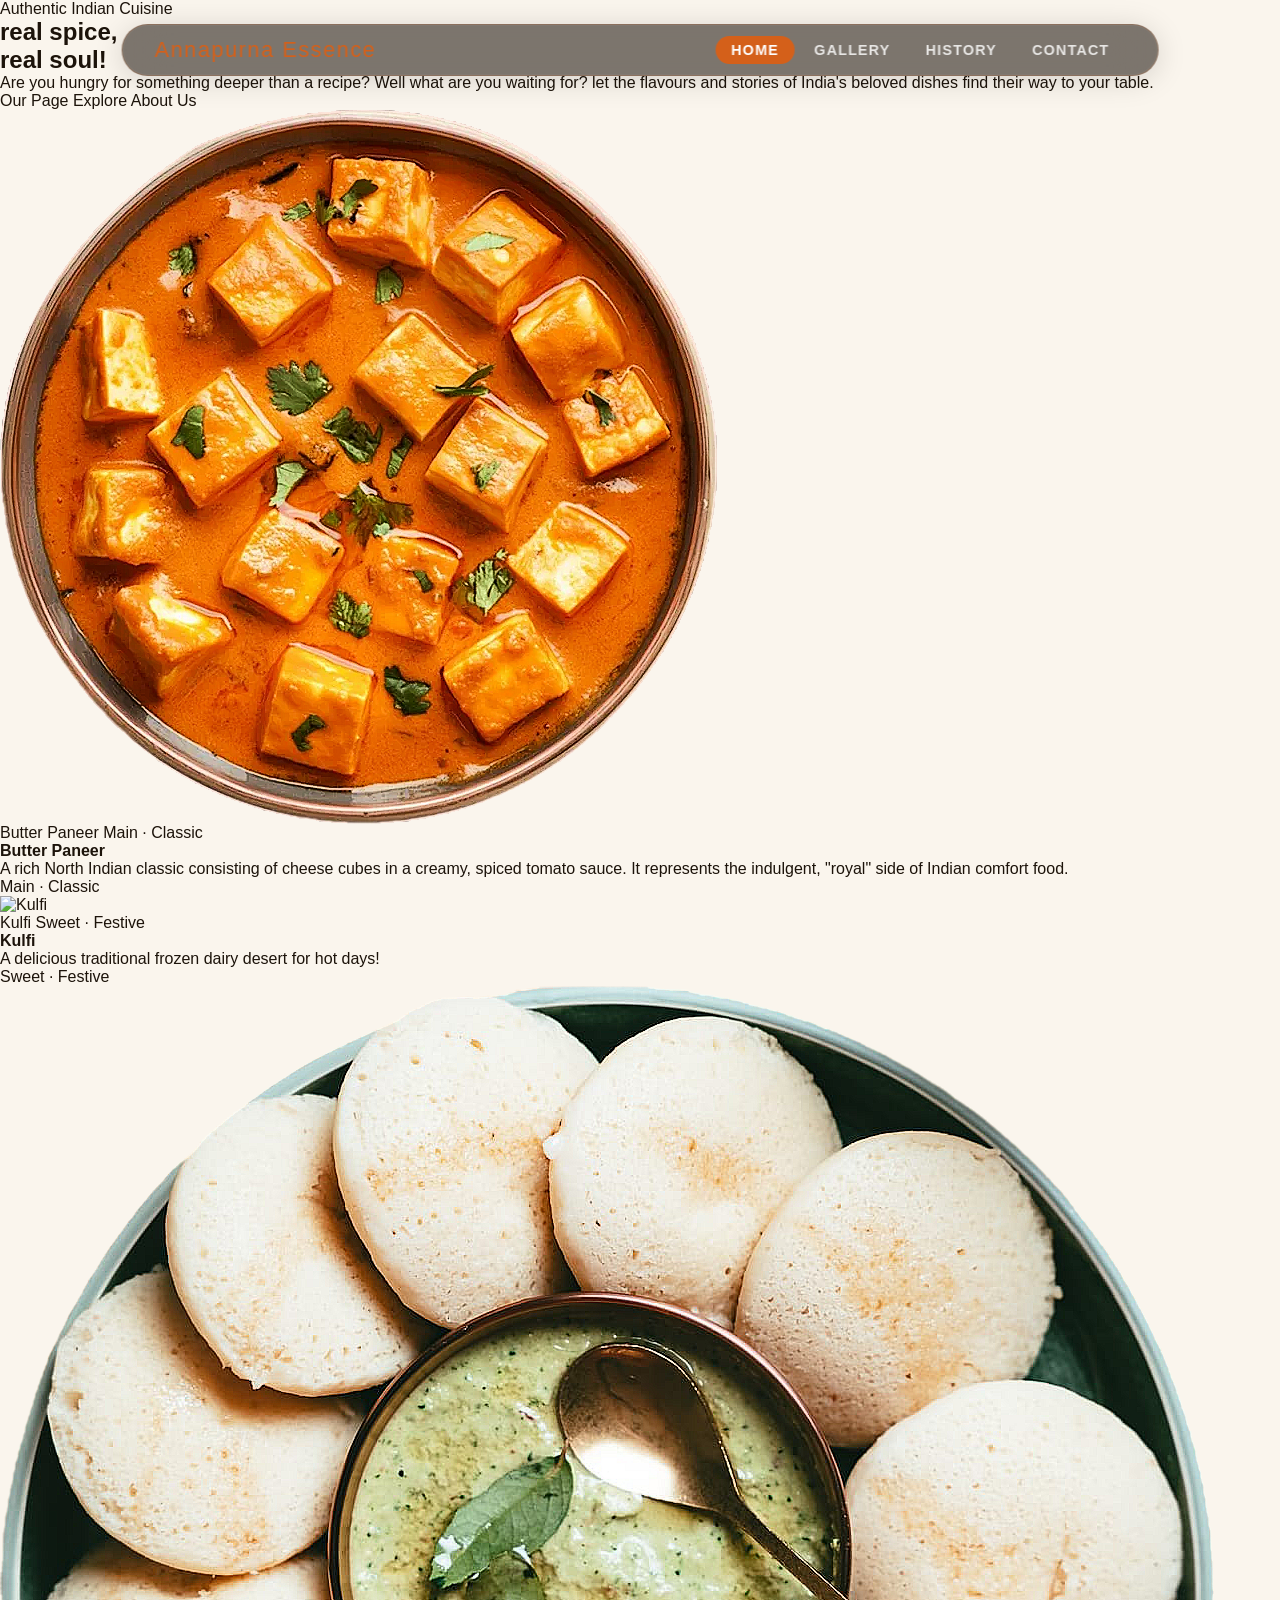
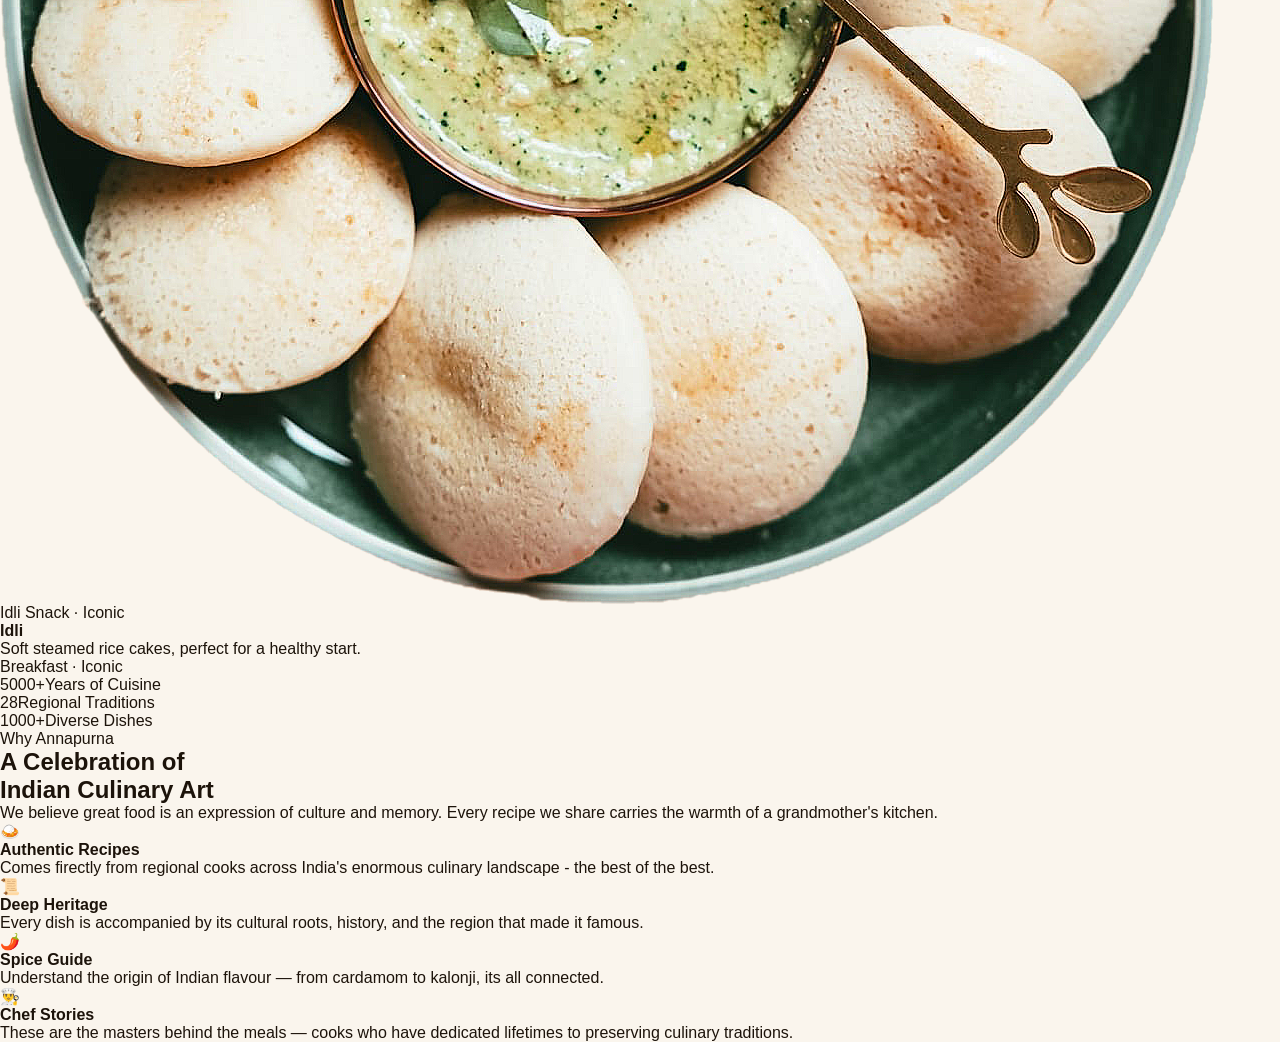
==== index.html @ 439a038b "HERO CSS 1" ====
<!DOCTYPE html>
<html lang="en">
<head>
  <meta charset="UTF-8">
  <meta name="viewport" content="width=device-width, initial-scale=1.0">
  <title>Annapurna Essence</title>
  <link rel="stylesheet" href="style.css">


</head>
<body>

  <div id="blurOverlay"></div>

<!-- Navigation bar hamburger svg and navlinks starts from here! The navbar will have four navlinks: index, gallery, history and contact -->
   <nav class="navbar" id="mainNav">
    <a href="index.html" class="navbar-logo">Annapurna Essence</a>
    <button class="hamburger" id="hamburger" aria-label="Menu">
      <span></span>
      <span></span>
      <span></span>
    </button>
    <ul id="navLinks">
      <li><a href="index.html" class="active">Home</a></li>
      <li><a href="page.html">Gallery</a></li>
      <li><a href="about.html">History</a></li>
      <li><a href="contact.html">Contact</a></li>
    </ul>
  </nav>

  <!-- This is the left column for the headline and blurb about my website + the buttons to go to the restaurant page and the about us page -->
  <section class="hero" id="hero">
      <div class="hero-left" id="heroLeft">

          <div class="hero-eyebrow">
            <span class="eyebrow-line"></span>
            <span>Authentic Indian Cuisine</span>
          </div>

          <h1 class="hero-headline">
            real spice,<br>
            <span class="accent">real soul!</span>
          </h1>

          <p class="hero-sub">
            Are you hungry for something deeper than a recipe?
            Well what are you waiting for? let the flavours and 
            stories of India's beloved dishes find their way to your table.
          </p>

          <div class="hero-actions">
            <a href="page.html" class="btn-saffron">Our Page</a>
            <a href="about.html" class="btn-ghost-link">Explore About Us</a>
          </div>


          <div class="hero-dots">
            <div class="hero-dot active"></div>
            <div class="hero-dot"></div>
            <div class="hero-dot"></div>
          </div>

        </div>

        
    <!-- Right Column for the three dishes I chose to be displayed -->
        <div class="dishes-column" id="dishesCol">

          <!-- Dish 1: Butter Paneer -->
          <div class="dish-row">
            <div class="dish-bar"></div>
            <div class="dish-circle"><img src="IMAGES/butter paneer.png" alt="Butter Paneer" /></div>
            <div class="dish-meta">
              <span class="dish-name">Butter Paneer</span>
              <span class="dish-kind">Main · Classic</span>
            </div>
            <div class="dish-card">
              <h4>Butter Paneer</h4>
              <p>A rich North Indian classic consisting of cheese cubes in a creamy, spiced tomato sauce. It represents the indulgent, "royal" side of Indian comfort food.</p>
              <span class="dish-tag">Main · Classic</span>
            </div>
          </div>
    <!-- Dish 2: Kulfi -->
          <div class="dish-row">
            <div class="dish-bar"></div>
            <div class="dish-circle"><img src="IMAGES/kulfi.png" alt="Kulfi" /></div>
            <div class="dish-meta">
              <span class="dish-name">Kulfi</span>
              <span class="dish-kind">Sweet · Festive</span>
            </div>
            <div class="dish-card">
              <h4>Kulfi</h4>
              <p>A delicious traditional frozen dairy desert for hot days!</p>
              <span class="dish-tag">Sweet · Festive</span>
            </div>
        </div>
        <div class="dish-row">
            <div class="dish-bar"></div>
            <div class="dish-circle"><img src="IMAGES/idli.png" alt="Idli" /></div>
            <div class="dish-meta">
              <span class="dish-name">Idli</span>
              <span class="dish-kind">Snack · Iconic</span>
            </div>
            <div class="dish-card">
              <h4>Idli</h4>
              <p>Soft steamed rice cakes, perfect for a healthy start.</p>
              <span class="dish-tag">Breakfast · Iconic</span>
            </div>
          </div>
        </div>

    <!-- This is my statistics bar to display quick facts and information related to Indian cuisine. -->
        <div class="stats-bar">
          <div class="stat-cell"><span class="stat-num">5000+</span><span class="stat-lbl">Years of Cuisine</span></div>
          <div class="stat-cell"><span class="stat-num">28</span><span class="stat-lbl">Regional Traditions</span></div>
          <div class="stat-cell"><span class="stat-num">1000+</span><span class="stat-lbl">Diverse Dishes</span></div>
        </div>
  </section>

  <!-- These are the features, this is kind of in the bottom of the homepage and its just for introducing topics to the users. Like meet our chefs or recipes and all! :P -->
<section class="features">
    <div class="features-header fade-in">
      <span class="section-label">Why Annapurna</span>
      <h2>A Celebration of<br>Indian Culinary Art</h2>
      <div class="divider"></div>
      <p>We believe great food is an expression of culture and memory. Every recipe we share carries the warmth of a grandmother's kitchen.</p>
    </div>

    <div class="features-grid">
      <div class="feature-card fade-in">
        <div class="feature-icon">🍛</div>
        <h4>Authentic Recipes</h4>
        <p>Comes firectly from regional cooks across India's enormous culinary landscape - the best of the best. </p>
      </div>
      </div>
      <div class="feature-card fade-in">
        <div class="feature-icon">📜</div>
        <h4>Deep Heritage</h4>
        <p>Every dish is accompanied by its cultural roots, history, and the region that made it famous.</p>
      </div>
            <div class="feature-card fade-in">
        <div class="feature-icon">🌶️</div>
        <h4>Spice Guide</h4>
        <p>Understand the origin of Indian flavour — from cardamom to kalonji, its all connected.</p>
      </div>
      <div class="feature-card fade-in">
        <div class="feature-icon">👨‍🍳</div>
        <h4>Chef Stories</h4>
        <p>These are the masters behind the meals — cooks who have dedicated lifetimes to preserving culinary traditions.</p>
      </div>
    </div>
  </section>
---- style.css ----
/* These are the base colours for each part of my website! */
*, *::before, *::after { box-sizing: border-box; margin: 0; padding: 0; }
html { scroll-behavior: smooth; }

:root {
  --hero-bg:    #FAF5ED;
  --hero-ink:   #1C130A;
  --hero-muted: #7A6A58;
  --saffron:    #D4601A;
  --saffron-lt: #F07A38;
  --dish-bg:    #100D08;
  --nav-pill-h: 52px;
  --nav-top:    1.5rem;
}

body {
  background: var(--hero-bg);
  font-family: 'DM Sans', sans-serif;
  font-weight: 300;
  color: var(--hero-ink);
  overflow-x: hidden;
}


a { text-decoration: none; color: inherit; }
img { display: block; max-width: 100%; }

/* This is for the navigation bars, its similar to my prototype navbar */
.navbar {
  position: fixed;
  top: var(--nav-top);
  left: 50%;
  transform: translateX(-50%);
  width: 81%;
  z-index: 1000;
  background: rgba(20, 12, 5, 0.55);
  backdrop-filter: blur(24px);
  -webkit-backdrop-filter: blur(24px);
  border: 1px solid rgba(212, 96, 26, 0.18);
  border-radius: 100px;
  padding: 0 2rem;
  box-shadow: 0 4px 30px rgba(0,0,0,0.15), 0 0 0 1px rgba(255,255,255,0.04) inset;
  display: flex;
  align-items: center;
  justify-content: space-between;
  height: var(--nav-pill-h);
  transition: background 0.4s, border-color 0.4s;
}
  /* Slightly lighter when hero scrolls away */
.navbar.scrolled {
  background: rgba(20, 12, 5, 0.85);
  border-color: rgba(212,96,26,0.28);
}

.navbar-logo {
  font-family: 'Bebas Neue', sans-serif;
  font-size: 1.35rem;
  font-weight: 600px;
  letter-spacing:0.1rem;
  color:var(--saffron);
  text-decoration: none;
}
 /* This is the navlinksss */
.navbar ul { 
  list-style: none; 
  display: flex; 
  gap: 0.2rem; 
}

.navbar ul li a {
  text-decoration: none;
  color: rgba(255,255,255,0.82);
  font-family: 'Barlow Condensed', sans-serif;
  font-weight: 600;
  font-size: 0.9rem;
  letter-spacing: 0.08em;
  text-transform: uppercase;
  padding: 6px 16px;
  border-radius: 100px;
  transition: background 0.2s, color 0.2s;
  }

  .navbar ul li a:hover, 
  .navbar ul li a.active { 
    background: var(--saffron); 
    color: #fff; 
  }

 /* Hamburger for mobile viewing!! */
    .hamburger {
      display: none;
      flex-direction: column;
      gap: 5px;
      background: none;
      border: none;
      cursor: pointer;
      padding: 4px;
    }
    .hamburger span {
      display: block;
      width: 22px;
      height: 2px;
      background: #fff;
      border-radius: 2px;
      transition: all 0.3s;
    }

    @media (max-width: 680px) {
      .hamburger { display: flex; }
      .navbar ul {
        position: fixed;
        top: calc(var(--nav-top) + var(--nav-pill-h) + 0.5rem);
        left: 50%;
        transform: translateX(-50%);
        width: 81%;
        flex-direction: column;
        background: rgba(20,12,5,0.95);
        backdrop-filter: blur(24px);
        border: 1px solid rgba(212,96,26,0.2);
        border-radius: 20px;
        padding: 1rem 1.5rem;
        gap: 0.4rem;
        right: auto;
        opacity: 0;
        pointer-events: none;
        transition: opacity 0.3s, transform 0.3s;
        transform: translateX(-50%) translateY(-8px);
      }

/* This is for when the user presses on the hambunger icon thingy, it opens the navlinks in a small box when the hamburger is pressed. */
      .navbar ul.open {
        opacity: 1;
        pointer-events: all;
        transform: translateX(-50%) translateY(0);
      }

      .navbar ul li a { color: rgba(255,255,255,0.85); }
  

/* From here is for the hero appearance */
.hero {
    position: relative;
  min-height: 100vh;
  background: var(--hero-bg);
  display: grid;
  grid-template-columns: 1fr clamp(260px, 38vw, 460px);
  overflow: hidden;
}

/* Left Column CSS */
    .hero-left {
      position: relative;
      z-index: 10;
      display: flex;
      flex-direction: column;
      justify-content: center;
      padding: calc(var(--nav-pill-h) + var(--nav-top) + 3.5rem)
               clamp(1.5rem, 7vw, 7rem)
               clamp(5rem, 9vw, 9rem)
               clamp(1.5rem, 7vw, 7rem);
      transition: filter 0.45s ease;
    }

        /* Eyebrow */
    .hero-eyebrow {
      display: inline-flex;
      align-items: center;
      gap: 0.75rem;
      margin-bottom: 2rem;
      opacity: 0;
      animation: fadeUp 0.7s 0.1s forwards;
    }
    .eyebrow-line {
      display: block;
      width: 30px; height: 1.5px;
      background: var(--saffron);
      flex-shrink: 0;
    }
    .hero-eyebrow span {
      font-family: 'Barlow Condensed', sans-serif;
      font-size: clamp(0.65rem, 1vw, 0.76rem);
      font-weight: 600;
      letter-spacing: 0.28em;
      text-transform: uppercase;
      color: var(--saffron);
    }

    /* Headline */
    .hero-headline {
      font-family: 'Cormorant Garamond', serif;
      font-weight: 700;
      font-size: clamp(3.8rem, 9vw, 8.5rem);
      line-height: 0.92;
      letter-spacing: -0.02em;
      color: var(--hero-ink);
      margin-bottom: 2.2rem;
      opacity: 0;
      animation: fadeUp 0.8s 0.28s forwards;
    }
    .hero-headline .accent {
      color: var(--saffron);
      font-style: italic;
    }

      /* Sub */
    .hero-sub {
      font-size: clamp(0.87rem, 1.35vw, 1rem);
      color: var(--hero-muted);
      font-weight: 300;
      line-height: 1.8;
      max-width: 370px;
      margin-bottom: 2.8rem;
      opacity: 0;
      animation: fadeUp 0.7s 0.44s forwards;
    }
        .btn-saffron {
      display: inline-flex;
      align-items: center;
      gap: 0.4rem;
      padding: 0.88rem 2.3rem;
      background: var(--saffron);
      color: #fff;
      font-family: 'Barlow Condensed', sans-serif;
      font-size: clamp(0.78rem, 1.05vw, 0.9rem);
      font-weight: 700;
      letter-spacing: 0.14em;
      text-transform: uppercase;
      border-radius: 3px;
      transition: background 0.3s, transform 0.3s, box-shadow 0.3s;
    }
    .btn-saffron:hover {
      background: var(--saffron-lt);
      transform: translateY(-2px);
      box-shadow: 0 10px 28px rgba(212,96,26,0.32);
    }

    .btn-ghost-link {
      font-family: 'DM Sans', sans-serif;
      font-size: clamp(0.78rem, 1.05vw, 0.88rem);
      font-weight: 400;
      color: var(--hero-muted);
      position: relative;
      padding-bottom: 2px;
      transition: color 0.3s;
    }
    .btn-ghost-link::after {
      content: '';
      position: absolute;
      bottom: 0; left: 0;
      width: 100%; height: 1px;
      background: var(--saffron);
      transform: scaleX(0);
      transform-origin: left;
      transition: transform 0.3s;
    }
    .btn-ghost-link:hover { color: var(--saffron); }
    .btn-ghost-link:hover::after { transform: scaleX(1); }

    /* Dots */
    .hero-dots {
      display: flex;
      gap: 0.5rem;
      margin-top: 3.8rem;
      opacity: 0;
      animation: fadeUp 0.6s 0.74s forwards;
    }
    .hero-dot {
      width: 8px; height: 8px;
      border-radius: 50%;
      background: rgba(28,19,10,0.15);
      transition: background 0.3s, transform 0.3s;
    }
    .hero-dot.active {
      background: var(--saffron);
      transform: scale(1.3);
    }
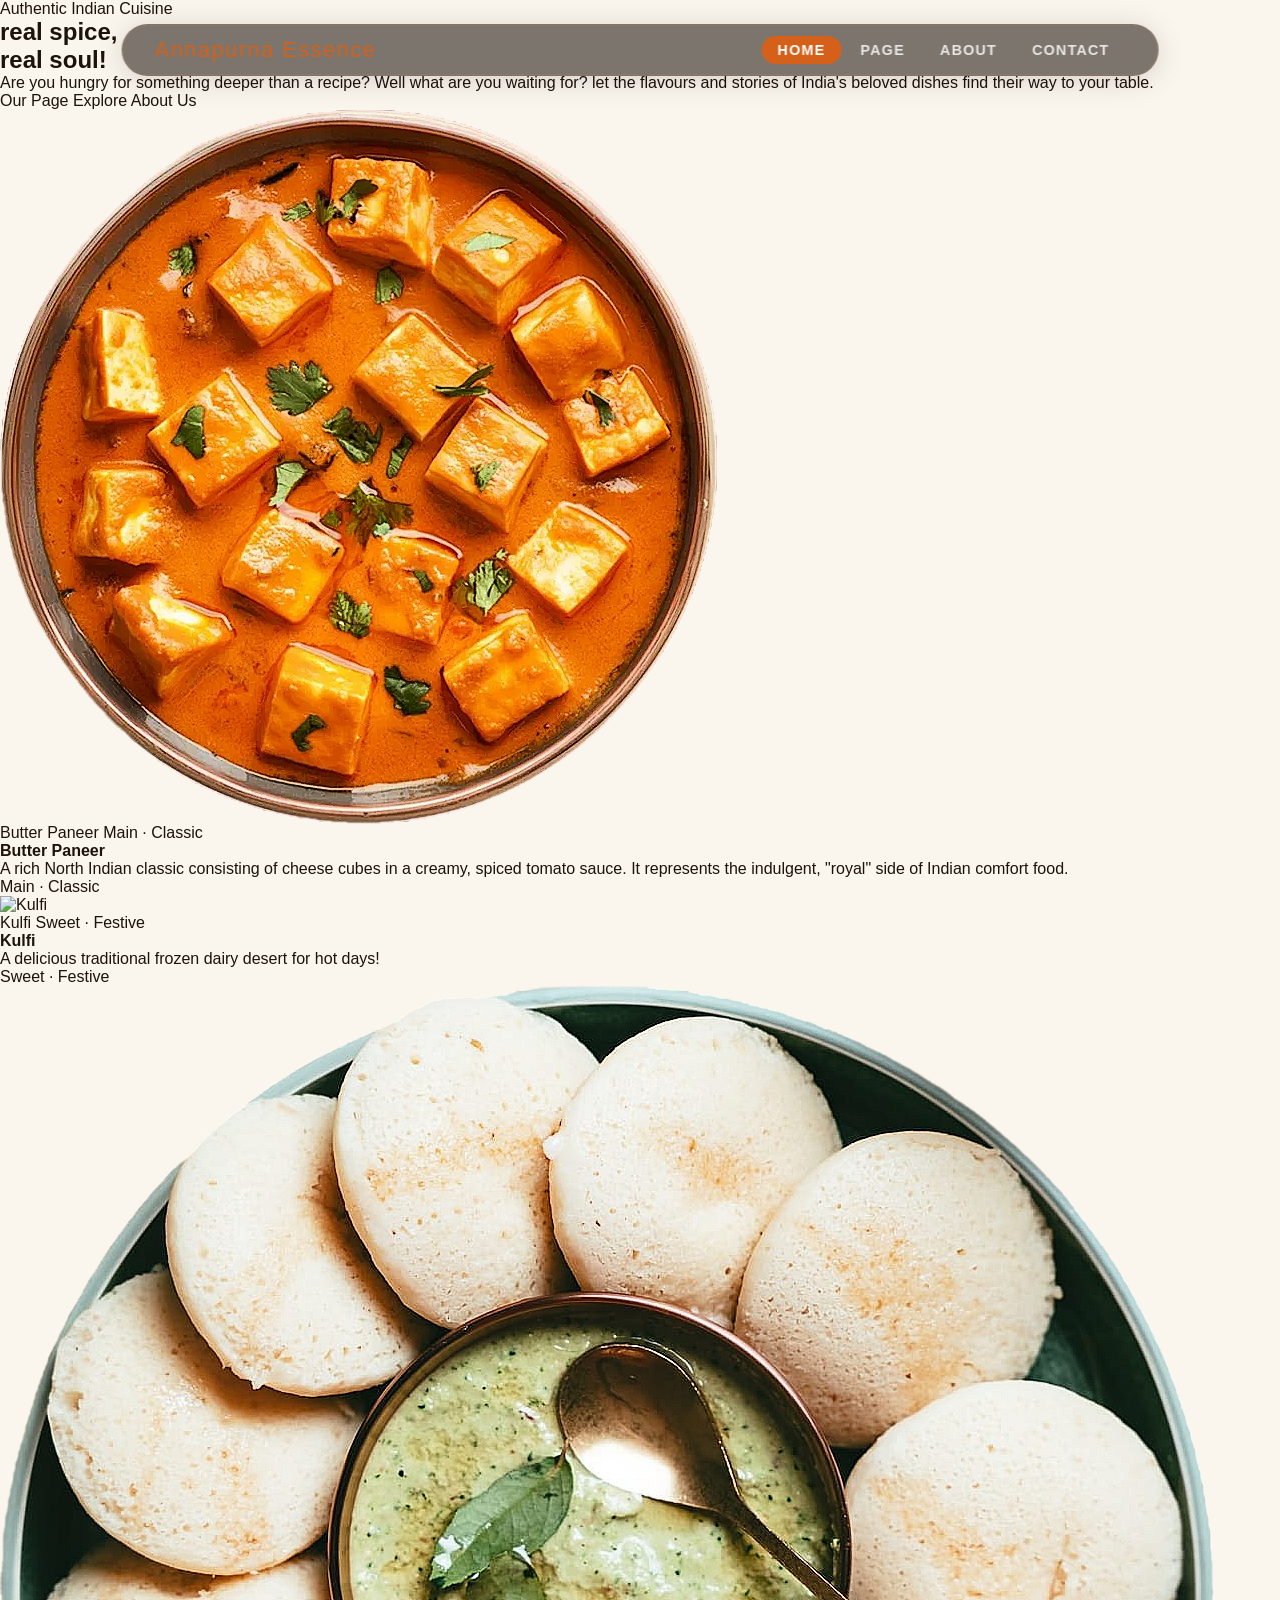
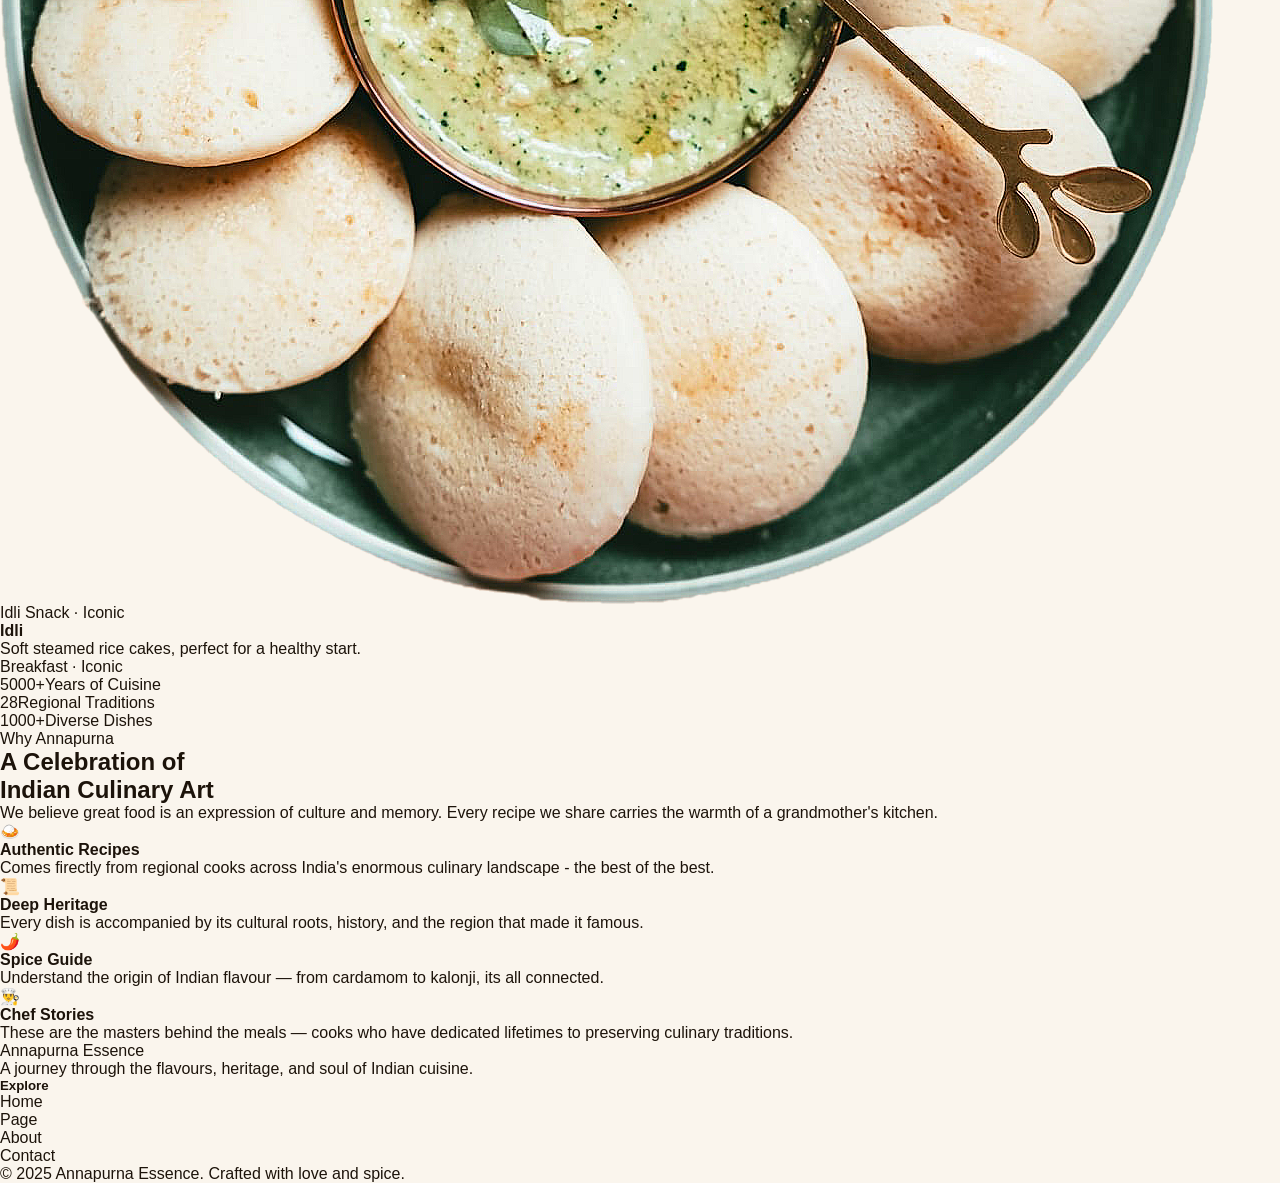
==== commit 690e4a4e: "idk" ====
--- a/index.html
+++ b/index.html
@@ -22,8 +22,8 @@
     </button>
     <ul id="navLinks">
       <li><a href="index.html" class="active">Home</a></li>
-      <li><a href="page.html">Gallery</a></li>
-      <li><a href="about.html">History</a></li>
+      <li><a href="page.html">Page</a></li>
+      <li><a href="about.html">About</a></li>
       <li><a href="contact.html">Contact</a></li>
     </ul>
   </nav>
@@ -150,3 +150,24 @@
       </div>
     </div>
   </section>
+
+    <footer>
+    <div class="footer-inner">
+      <div class="footer-brand">
+        <span class="footer-logo">Annapurna Essence</span>
+        <p>A journey through the flavours, heritage, and soul of Indian cuisine.</p>
+      </div>
+      <div class="footer-col">
+        <h5>Explore</h5>
+        <ul>
+          <li><a href="index.html">Home</a></li>
+          <li><a href="page.html">Page</a></li>
+          <li><a href="about.html">About</a></li>
+          <li><a href="contact.html">Contact</a></li>
+        </ul>
+      </div>
+    </div>
+    <div class="footer-bottom">
+      <p>© 2025 Annapurna Essence. Crafted with love and spice.</p>
+    </div>
+  </footer>
--- a/style.css
+++ b/style.css
@@ -112,7 +112,7 @@
         top: calc(var(--nav-top) + var(--nav-pill-h) + 0.5rem);
         left: 50%;
         transform: translateX(-50%);
-        width: 81%;
+        width: 50%;
         flex-direction: column;
         background: rgba(20,12,5,0.95);
         backdrop-filter: blur(24px);
@@ -274,3 +274,167 @@
       background: var(--saffron);
       transform: scale(1.3);
     }
+
+
+        /* =============================================
+       DISHES COLUMN — right side
+       ============================================= */
+    .dishes-column {
+      position: relative;
+      z-index: 10;
+      display: flex;
+      flex-direction: column;
+      justify-content: center;
+      gap: clamp(1rem, 2.8vw, 2rem);
+      padding: calc(var(--nav-pill-h) + var(--nav-top) + 2rem)
+               clamp(1rem, 3.5vw, 3rem)
+               4rem
+               0.5rem;
+      transition: filter 0.45s ease;
+    }
+
+    /* Each row: bar + circle + label */
+    .dish-row {
+      display: flex;
+      align-items: center;
+      gap: 1.2rem;
+      cursor: pointer;
+      position: relative;
+    }
+
+    /* Vertical accent */
+    .dish-bar {
+      position: absolute;
+      left: -1.4rem;
+      top: 50%;
+      transform: translateY(-50%);
+      width: 3px;
+      height: 0;
+      background: var(--saffron);
+      border-radius: 2px;
+      transition: height 0.4s cubic-bezier(0.34,1.56,0.64,1);
+    }
+
+    /* Circle — DARK background so black-bg PNGs are visible */
+    .dish-circle {
+      flex-shrink: 0;
+      width: clamp(110px, 16vw, 200px);
+      height: clamp(110px, 16vw, 200px);
+      border-radius: 50%;
+      overflow: hidden;
+      background: var(--dish-bg);
+      border: 2px solid rgba(212,96,26,0.22);
+      box-shadow: 0 6px 22px rgba(0,0,0,0.28);
+      transition:
+        transform 0.5s cubic-bezier(0.34,1.56,0.64,1),
+        box-shadow 0.45s,
+        border-color 0.3s;
+      position: relative;
+      z-index: 20;
+    }
+
+    .dish-circle img {
+      width: 100%;
+      height: 100%;
+      object-fit: cover;
+      transition: transform 0.5s ease;
+    }
+
+    /* Text beside circle */
+    .dish-meta { display: flex; flex-direction: column; gap: 0.2rem; }
+    .dish-name {
+      font-family: 'Cormorant Garamond', serif;
+      font-size: clamp(0.95rem, 1.55vw, 1.28rem);
+      font-weight: 600;
+      color: var(--hero-ink);
+      transition: color 0.3s;
+    }
+    .dish-kind {
+      font-family: 'Barlow Condensed', sans-serif;
+      font-size: clamp(0.66rem, 0.9vw, 0.74rem);
+      font-weight: 600;
+      letter-spacing: 0.1em;
+      text-transform: uppercase;
+      color: var(--hero-muted);
+    }
+
+    /* Info card on hover */
+    .dish-card {
+      position: absolute;
+      left: calc(clamp(110px, 16vw, 200px) + 1.2rem);
+      top: calc(100% + 6px);
+      width: clamp(190px, 23vw, 268px);
+      background: #fff;
+      border: 1px solid rgba(212,96,26,0.2);
+      border-radius: 12px;
+      padding: 1.05rem 1.3rem;
+      box-shadow: 0 14px 40px rgba(28,19,10,0.14);
+      opacity: 0;
+      pointer-events: none;
+      transform: translateY(10px);
+      transition: opacity 0.35s, transform 0.35s;
+      z-index: 300;
+    }
+    .dish-card h4 {
+      font-family: 'Cormorant Garamond', serif;
+      font-size: clamp(1rem, 1.4vw, 1.14rem);
+      font-weight: 600;
+      color: var(--saffron);
+      margin-bottom: 0.3rem;
+    }
+    .dish-card p {
+      font-family: 'DM Sans', sans-serif;
+      font-size: clamp(0.72rem, 0.92vw, 0.79rem);
+      color: #6b5b4e;
+      line-height: 1.58;
+      margin-bottom: 0.55rem;
+    }
+    .dish-tag {
+      display: inline-block;
+      background: rgba(212,96,26,0.09);
+      color: var(--saffron);
+      font-family: 'Barlow Condensed', sans-serif;
+      font-size: 0.66rem;
+      font-weight: 700;
+      letter-spacing: 0.14em;
+      text-transform: uppercase;
+      padding: 0.17rem 0.65rem;
+      border-radius: 20px;
+      border: 1px solid rgba(212,96,26,0.22);
+    }
+
+        footer {
+      background: #0d0b08;
+      border-top: 1px solid rgba(212,96,26,0.12);
+      padding: clamp(2rem, 5vw, 4rem) clamp(1.5rem, 5vw, 4rem);
+    }
+    .footer-inner {
+      display: grid;
+      grid-template-columns: repeat(auto-fit, minmax(180px, 1fr));
+      gap: 2rem;
+      margin-bottom: 2rem;
+    }
+    .footer-logo {
+      font-family: 'Bebas Neue', sans-serif;
+      font-size: 1.4rem;
+      letter-spacing: 0.1em;
+      color: var(--saffron);
+      display: block;
+      margin-bottom: 0.6rem;
+    }
+    .footer-brand p { font-size: 0.85rem; color: #7a6a58; line-height: 1.7; }
+    .footer-col h5 {
+      font-family: 'Barlow Condensed', sans-serif;
+      font-size: 0.76rem;
+      font-weight: 700;
+      letter-spacing: 0.18em;
+      text-transform: uppercase;
+      color: var(--saffron);
+      margin-bottom: 1rem;
+    }
+    .footer-col ul { list-style: none; display: flex; flex-direction: column; gap: 0.5rem; }
+    .footer-col ul a { font-size: 0.86rem; color: #7a6a58; transition: color 0.3s; }
+    .footer-col ul a:hover { color: #f0e6d0; }
+    .footer-bottom { border-top: 1px solid rgba(255,255,255,0.05); padding-top: 1.5rem; text-align: center; }
+    .footer-bottom p { font-size: 0.76rem; color: #5a4a38; }
+
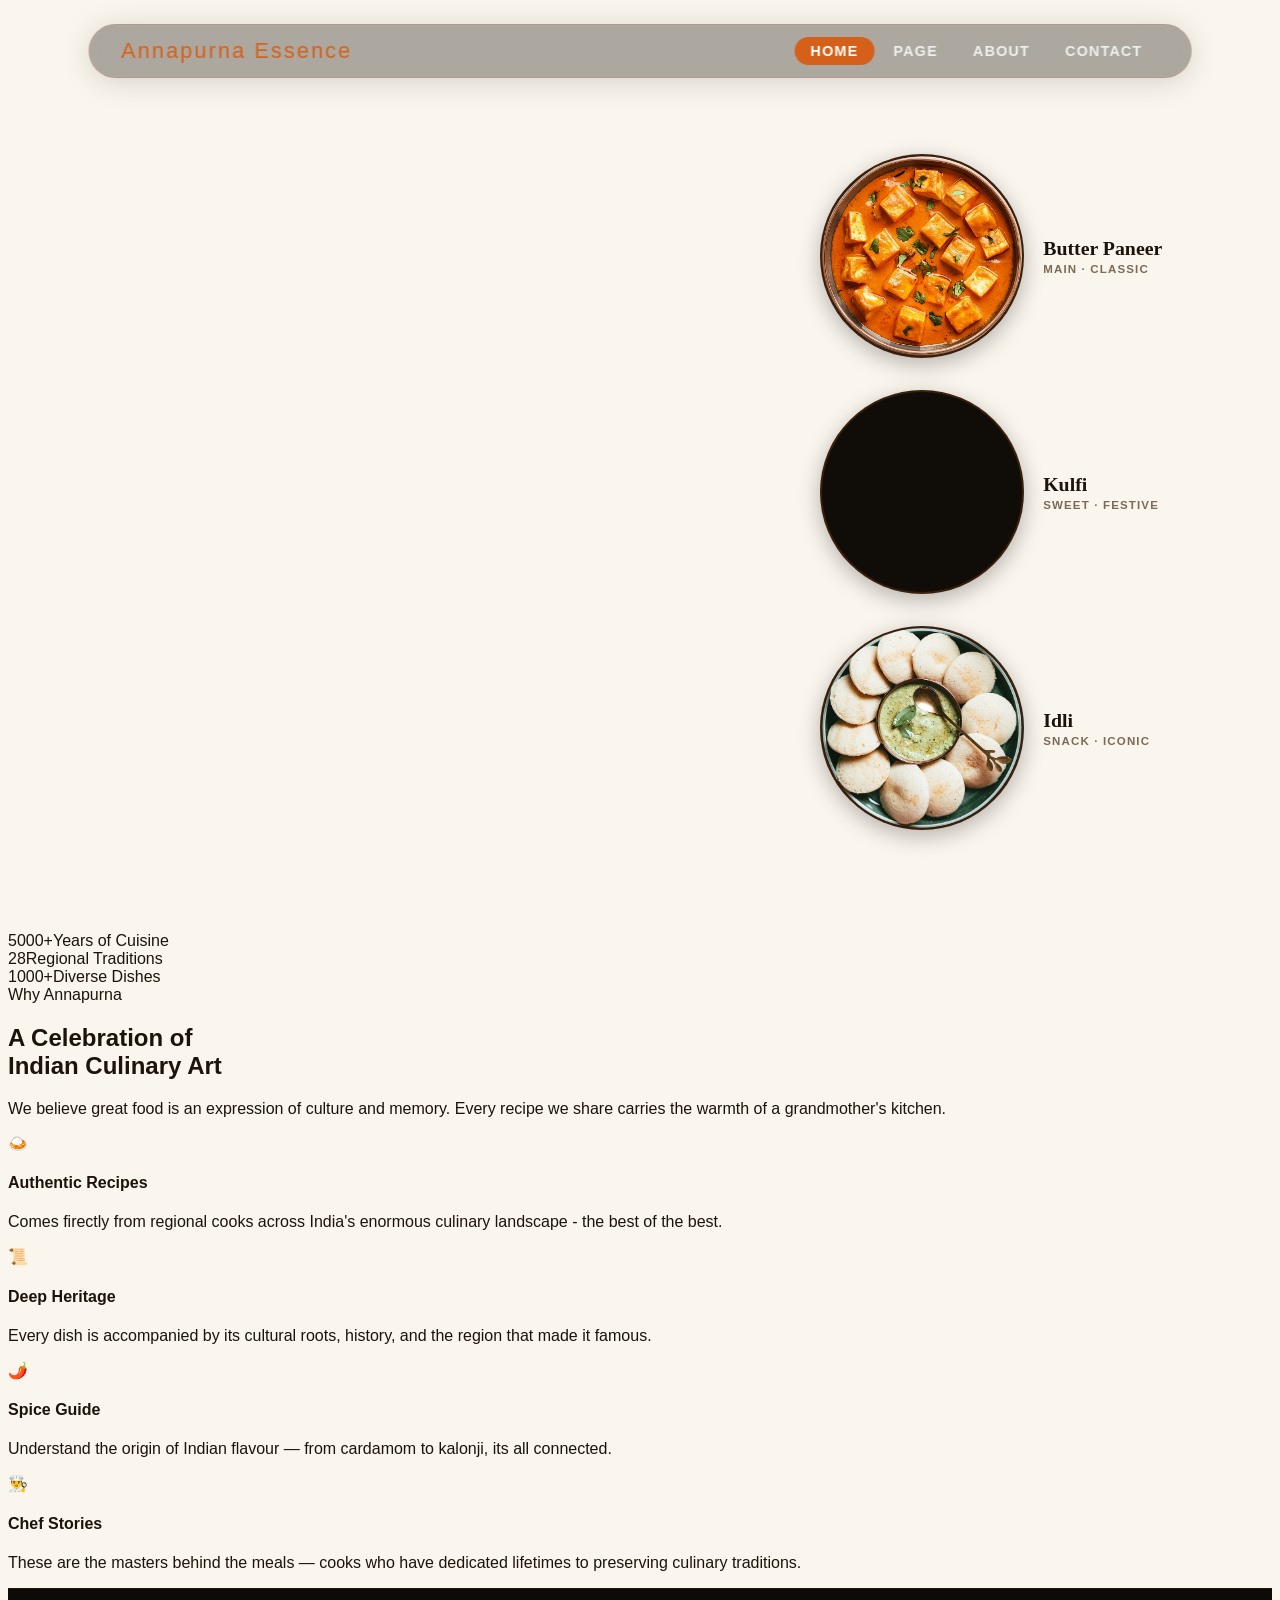
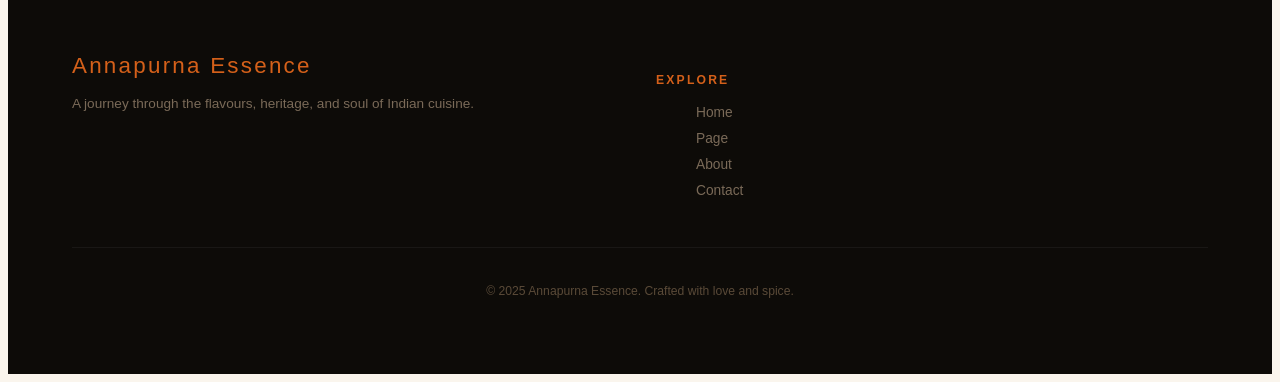
==== commit bb114e03: "Small fixes and comments for lines and code :D" ====
--- a/index.html
+++ b/index.html
@@ -5,15 +5,13 @@
   <meta name="viewport" content="width=device-width, initial-scale=1.0">
   <title>Annapurna Essence</title>
   <link rel="stylesheet" href="style.css">
+</head>
+
+<body>
 
 
-</head>
-<body>
-
-  <div id="blurOverlay"></div>
-
 <!-- Navigation bar hamburger svg and navlinks starts from here! The navbar will have four navlinks: index, gallery, history and contact -->
-   <nav class="navbar" id="mainNav">
+  <nav class="navbar" id="mainNav">
     <a href="index.html" class="navbar-logo">Annapurna Essence</a>
     <button class="hamburger" id="hamburger" aria-label="Menu">
       <span></span>
@@ -171,3 +169,6 @@
       <p>© 2025 Annapurna Essence. Crafted with love and spice.</p>
     </div>
   </footer>
+  <script src="main.js"></script>
+</body>
+</html>
--- a/style.css
+++ b/style.css
@@ -1,92 +1,97 @@
-/* These are the base colours for each part of my website! */
+<style>
+/* Base reset and global styles :D */
 *, *::before, *::after { box-sizing: border-box; margin: 0; padding: 0; }
-html { scroll-behavior: smooth; }
-
-:root {
-  --hero-bg:    #FAF5ED;
-  --hero-ink:   #1C130A;
-  --hero-muted: #7A6A58;
-  --saffron:    #D4601A;
-  --saffron-lt: #F07A38;
-  --dish-bg:    #100D08;
-  --nav-pill-h: 52px;
-  --nav-top:    1.5rem;
-}
-
-body {
-  background: var(--hero-bg);
-  font-family: 'DM Sans', sans-serif;
-  font-weight: 300;
-  color: var(--hero-ink);
-  overflow-x: hidden;
-}
-
-
-a { text-decoration: none; color: inherit; }
-img { display: block; max-width: 100%; }
-
-/* This is for the navigation bars, its similar to my prototype navbar */
-.navbar {
-  position: fixed;
-  top: var(--nav-top);
-  left: 50%;
-  transform: translateX(-50%);
-  width: 81%;
-  z-index: 1000;
-  background: rgba(20, 12, 5, 0.55);
-  backdrop-filter: blur(24px);
-  -webkit-backdrop-filter: blur(24px);
-  border: 1px solid rgba(212, 96, 26, 0.18);
-  border-radius: 100px;
-  padding: 0 2rem;
-  box-shadow: 0 4px 30px rgba(0,0,0,0.15), 0 0 0 1px rgba(255,255,255,0.04) inset;
-  display: flex;
-  align-items: center;
-  justify-content: space-between;
-  height: var(--nav-pill-h);
-  transition: background 0.4s, border-color 0.4s;
-}
-  /* Slightly lighter when hero scrolls away */
-.navbar.scrolled {
-  background: rgba(20, 12, 5, 0.85);
-  border-color: rgba(212,96,26,0.28);
-}
-
-.navbar-logo {
-  font-family: 'Bebas Neue', sans-serif;
-  font-size: 1.35rem;
-  font-weight: 600px;
-  letter-spacing:0.1rem;
-  color:var(--saffron);
-  text-decoration: none;
-}
- /* This is the navlinksss */
-.navbar ul { 
-  list-style: none; 
-  display: flex; 
-  gap: 0.2rem; 
-}
-
-.navbar ul li a {
-  text-decoration: none;
-  color: rgba(255,255,255,0.82);
-  font-family: 'Barlow Condensed', sans-serif;
-  font-weight: 600;
-  font-size: 0.9rem;
-  letter-spacing: 0.08em;
-  text-transform: uppercase;
-  padding: 6px 16px;
-  border-radius: 100px;
-  transition: background 0.2s, color 0.2s;
-  }
-
-  .navbar ul li a:hover, 
-  .navbar ul li a.active { 
-    background: var(--saffron); 
-    color: #fff; 
-  }
-
- /* Hamburger for mobile viewing!! */
+    html { scroll-behavior: smooth; }
+
+    :root {
+      --hero-bg:    #FAF5ED;
+      --hero-ink:   #1C130A;
+      --hero-muted: #7A6A58;
+      --saffron:    #D4601A;
+      --saffron-lt: #F07A38;
+      --dish-bg:    #100D08;   /* dark bg for food image circles */
+      --nav-pill-h: 52px;
+      --nav-top:    1.5rem;
+    }
+
+    body {
+      background: var(--hero-bg);
+      font-family: 'DM Sans', sans-serif;
+      font-weight: 300;
+      color: var(--hero-ink);
+      overflow-x: hidden;
+    }
+
+    a { text-decoration: none; color: inherit; }
+    img { display: block; max-width: 100%; }
+
+/* The navigation bar which looks like a pill, semi transparent with a blur effect, and has a nice border and shadow. It also has a "scrolled" state for when the hero section is scrolled away, making it more opaque. The nav links have hover and active states, and there's a hamburger menu for mobile that toggles the visibility of the nav links in a dropdown style. */
+    .navbar {
+      position: fixed;
+      top: var(--nav-top);
+      left: 50%;
+      transform: translateX(-50%);
+      width: 81%;
+      z-index: 1000;
+      background: rgba(20, 12, 5, 0.332);
+      backdrop-filter: blur(24px);
+      -webkit-backdrop-filter: blur(24px);
+      border: 1px solid rgba(212, 96, 26, 0.18);
+      border-radius: 100px;
+      padding: 0 2rem;
+      box-shadow: 0 4px 30px rgba(0,0,0,0.15), 0 0 0 1px rgba(255,255,255,0.04) inset;
+      display: flex;
+      align-items: center;
+      justify-content: space-between;
+      height: var(--nav-pill-h);
+      transition: background 0.4s, border-color 0.4s;
+    }
+
+    /* Slightly lighter when hero scrolls away */
+    .navbar.scrolled {
+      background: rgba(20, 12, 5, 0.85);
+      border-color: rgba(212,96,26,0.28);
+    }
+
+    /* Logo */
+    .navbar-logo {
+      font-family: 'Bebas Neue', sans-serif;
+      font-size: 1.35rem;
+      letter-spacing: 0.1em;
+      color: var(--saffron);
+      text-decoration: none;
+      white-space: nowrap;
+      transition: color 0.2s;
+    }
+    .navbar-logo:hover { color: var(--saffron-lt); }
+
+    /* Nav links */
+    .navbar ul {
+      list-style: none;
+      display: flex;
+      gap: 0.2rem;
+    }
+
+    .navbar ul li a {
+      text-decoration: none;
+      color: rgba(255,255,255,0.82);
+      font-family: 'Barlow Condensed', sans-serif;
+      font-weight: 600;
+      font-size: 0.9rem;
+      letter-spacing: 0.08em;
+      text-transform: uppercase;
+      padding: 6px 16px;
+      border-radius: 100px;
+      transition: background 0.2s, color 0.2s;
+    }
+
+    .navbar ul li a:hover,
+    .navbar ul li a.active {
+      background: var(--saffron);
+      color: #fff;
+    }
+
+    /* Hamburger (mobile) */
     .hamburger {
       display: none;
       flex-direction: column;
@@ -112,7 +117,7 @@
         top: calc(var(--nav-top) + var(--nav-pill-h) + 0.5rem);
         left: 50%;
         transform: translateX(-50%);
-        width: 50%;
+        width:50%;
         flex-direction: column;
         background: rgba(20,12,5,0.95);
         backdrop-filter: blur(24px);
@@ -126,28 +131,25 @@
         transition: opacity 0.3s, transform 0.3s;
         transform: translateX(-50%) translateY(-8px);
       }
-
-/* This is for when the user presses on the hambunger icon thingy, it opens the navlinks in a small box when the hamburger is pressed. */
       .navbar ul.open {
         opacity: 1;
         pointer-events: all;
         transform: translateX(-50%) translateY(0);
       }
-
       .navbar ul li a { color: rgba(255,255,255,0.85); }
-  
-
-/* From here is for the hero appearance */
-.hero {
-    position: relative;
-  min-height: 100vh;
-  background: var(--hero-bg);
-  display: grid;
-  grid-template-columns: 1fr clamp(260px, 38vw, 460px);
-  overflow: hidden;
-}
-
-/* Left Column CSS */
+    }
+
+    /* Hero section with two columns: left for text and CTAs, right for dish images. The left column has an eyebrow, headline with an accent word, subtext, CTAs (primary and secondary), and some decorative dots. The right column has circular images of dishes with a vertical accent bar that animates on hover, and an info card that appears on hover with more details about the dish. */
+    .hero {
+      position: relative;
+      min-height: 100vh;
+      background: var(--hero-bg);
+      display: grid;
+      grid-template-columns: 1fr clamp(260px, 38vw, 460px);
+      overflow: hidden;
+    }
+
+/* LEFT column */
     .hero-left {
       position: relative;
       z-index: 10;
@@ -161,7 +163,7 @@
       transition: filter 0.45s ease;
     }
 
-        /* Eyebrow */
+    /* Eyebrow */
     .hero-eyebrow {
       display: inline-flex;
       align-items: center;
@@ -202,7 +204,7 @@
       font-style: italic;
     }
 
-      /* Sub */
+    /* Sub */
     .hero-sub {
       font-size: clamp(0.87rem, 1.35vw, 1rem);
       color: var(--hero-muted);
@@ -213,7 +215,18 @@
       opacity: 0;
       animation: fadeUp 0.7s 0.44s forwards;
     }
-        .btn-saffron {
+
+    /* CTAs */
+    .hero-actions {
+      display: flex;
+      align-items: center;
+      gap: 1.4rem;
+      flex-wrap: wrap;
+      opacity: 0;
+      animation: fadeUp 0.7s 0.58s forwards;
+    }
+
+    .btn-saffron {
       display: inline-flex;
       align-items: center;
       gap: 0.4rem;
@@ -275,10 +288,7 @@
       transform: scale(1.3);
     }
 
-
-        /* =============================================
-       DISHES COLUMN — right side
-       ============================================= */
+    /*Dishes column (right side) */
     .dishes-column {
       position: relative;
       z-index: 10;
@@ -403,7 +413,7 @@
       border: 1px solid rgba(212,96,26,0.22);
     }
 
-        footer {
+    footer {
       background: #0d0b08;
       border-top: 1px solid rgba(212,96,26,0.12);
       padding: clamp(2rem, 5vw, 4rem) clamp(1.5rem, 5vw, 4rem);
@@ -438,3 +448,4 @@
     .footer-bottom { border-top: 1px solid rgba(255,255,255,0.05); padding-top: 1.5rem; text-align: center; }
     .footer-bottom p { font-size: 0.76rem; color: #5a4a38; }
 
+  </style>
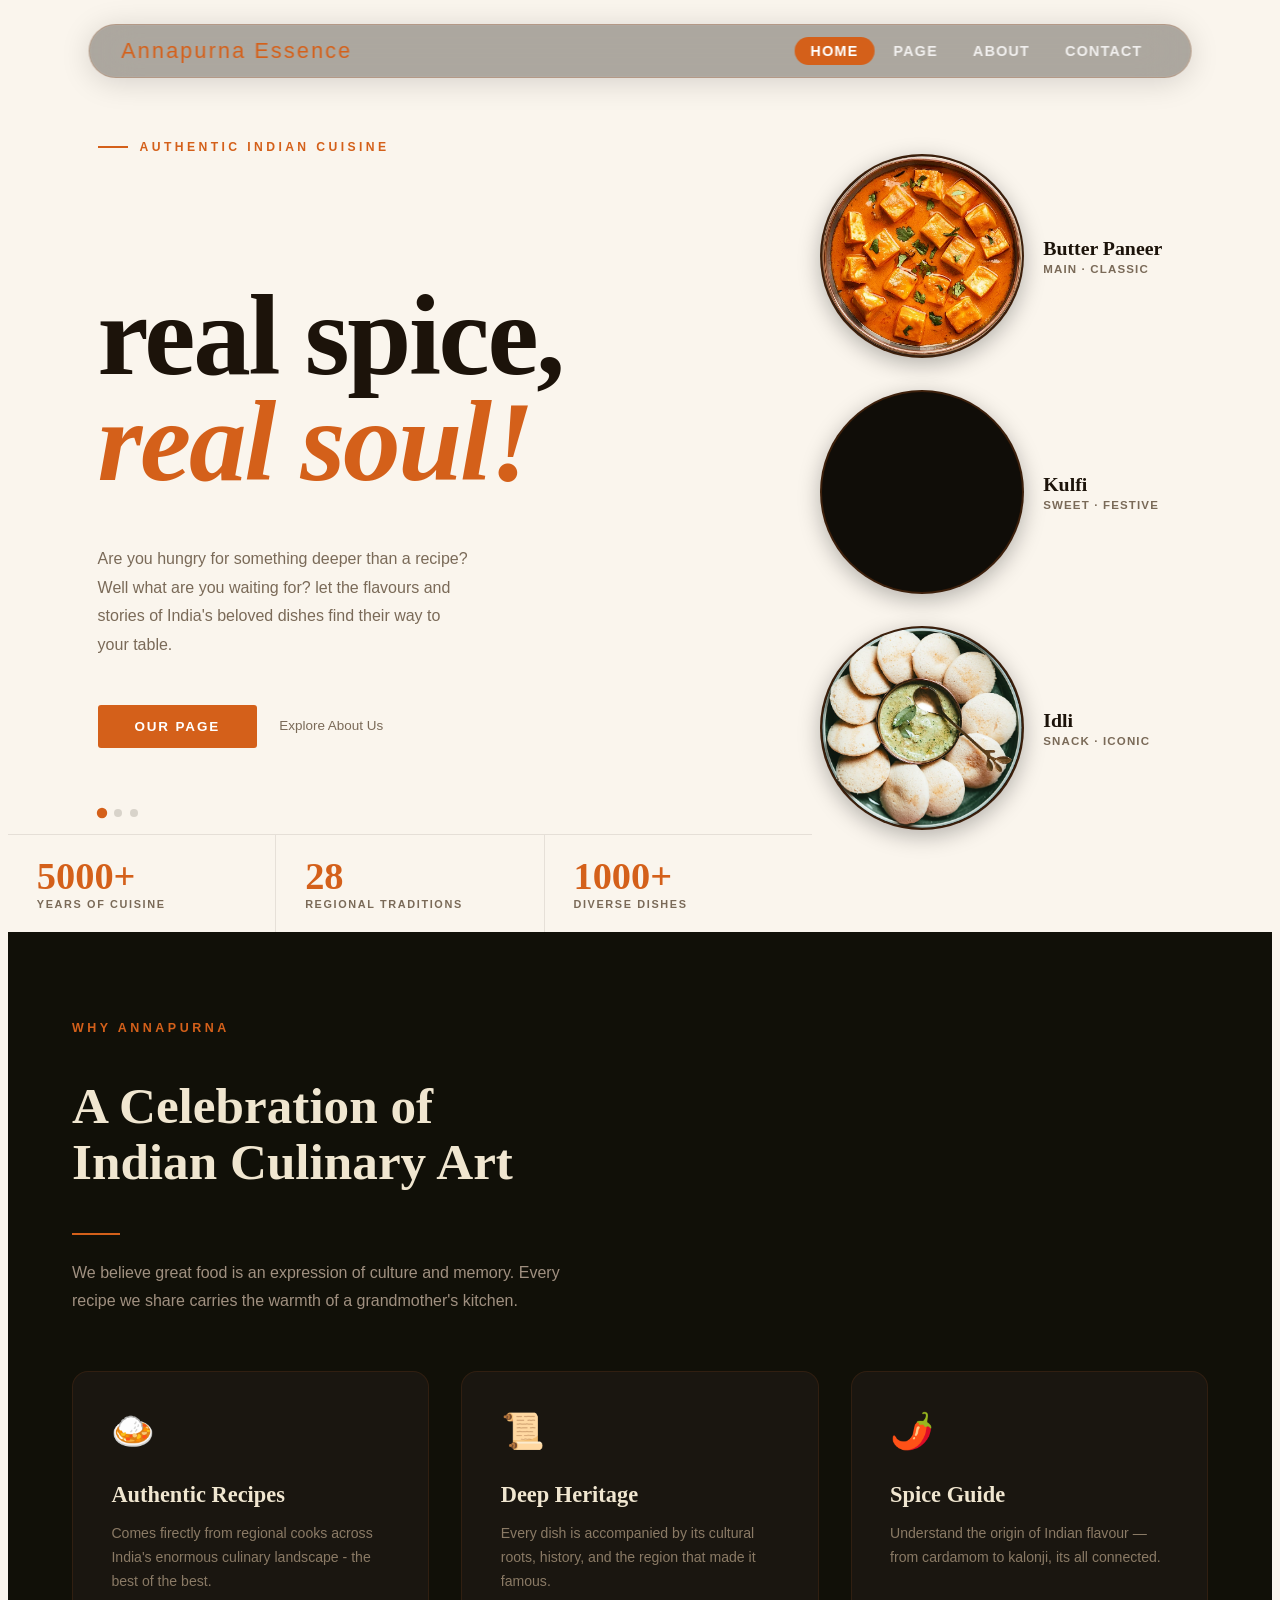
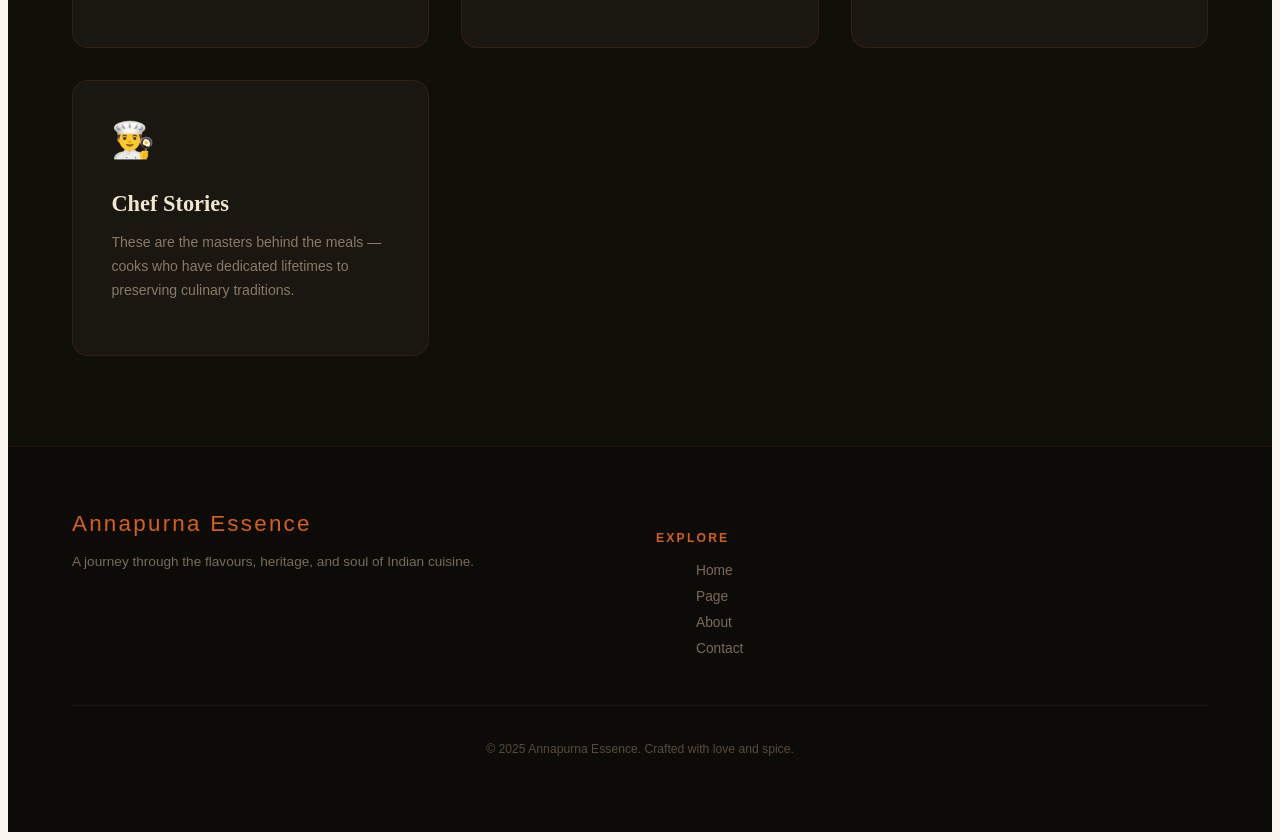
==== commit 570b6420: "Small fix" ====
--- a/index.html
+++ b/index.html
@@ -130,13 +130,12 @@
         <h4>Authentic Recipes</h4>
         <p>Comes firectly from regional cooks across India's enormous culinary landscape - the best of the best. </p>
       </div>
-      </div>
       <div class="feature-card fade-in">
         <div class="feature-icon">📜</div>
         <h4>Deep Heritage</h4>
         <p>Every dish is accompanied by its cultural roots, history, and the region that made it famous.</p>
       </div>
-            <div class="feature-card fade-in">
+      <div class="feature-card fade-in">
         <div class="feature-icon">🌶️</div>
         <h4>Spice Guide</h4>
         <p>Understand the origin of Indian flavour — from cardamom to kalonji, its all connected.</p>
@@ -149,7 +148,7 @@
     </div>
   </section>
 
-    <footer>
+  <footer>
     <div class="footer-inner">
       <div class="footer-brand">
         <span class="footer-logo">Annapurna Essence</span>
--- a/style.css
+++ b/style.css
@@ -1,6 +1,8 @@
 <style>
-/* Base reset and global styles :D */
-*, *::before, *::after { box-sizing: border-box; margin: 0; padding: 0; }
+    /* =============================================
+       BASE RESET & VARIABLES
+       ============================================= */
+    *, *::before, *::after { box-sizing: border-box; margin: 0; padding: 0; }
     html { scroll-behavior: smooth; }
 
     :root {
@@ -25,7 +27,9 @@
     a { text-decoration: none; color: inherit; }
     img { display: block; max-width: 100%; }
 
-/* The navigation bar which looks like a pill, semi transparent with a blur effect, and has a nice border and shadow. It also has a "scrolled" state for when the hero section is scrolled away, making it more opaque. The nav links have hover and active states, and there's a hamburger menu for mobile that toggles the visibility of the nav links in a dropdown style. */
+    /* =============================================
+       NAVBAR — floating pill
+       ============================================= */
     .navbar {
       position: fixed;
       top: var(--nav-top);
@@ -139,7 +143,9 @@
       .navbar ul li a { color: rgba(255,255,255,0.85); }
     }
 
-    /* Hero section with two columns: left for text and CTAs, right for dish images. The left column has an eyebrow, headline with an accent word, subtext, CTAs (primary and secondary), and some decorative dots. The right column has circular images of dishes with a vertical accent bar that animates on hover, and an info card that appears on hover with more details about the dish. */
+    /* =============================================
+       HERO
+       ============================================= */
     .hero {
       position: relative;
       min-height: 100vh;
@@ -149,7 +155,7 @@
       overflow: hidden;
     }
 
-/* LEFT column */
+    /* ---- LEFT column ---- */
     .hero-left {
       position: relative;
       z-index: 10;
@@ -288,7 +294,9 @@
       transform: scale(1.3);
     }
 
-    /*Dishes column (right side) */
+    /* =============================================
+       DISHES COLUMN — right side
+       ============================================= */
     .dishes-column {
       position: relative;
       z-index: 10;
@@ -413,6 +421,154 @@
       border: 1px solid rgba(212,96,26,0.22);
     }
 
+    /* ---- HOVER STATES ---- */
+    .dish-row:hover .dish-circle {
+      transform: scale(1.42) translateX(12px);
+      box-shadow:
+        0 20px 52px rgba(0,0,0,0.35),
+        0 0 0 5px rgba(212,96,26,0.18),
+        0 0 30px rgba(212,96,26,0.12);
+      border-color: var(--saffron);
+    }
+    .dish-row:hover .dish-circle img { transform: scale(1.06); }
+    .dish-row:hover .dish-name        { color: var(--saffron); }
+    .dish-row:hover .dish-bar         { height: clamp(32px, 4.5vw, 55px); }
+    .dish-row:hover .dish-card { opacity: 1; transform: translateY(0); }
+
+    /* =============================================
+       STATS BAR
+       ============================================= */
+    .stats-bar {
+      position: absolute;
+      bottom: 0;
+      left: 0;
+      right: clamp(260px, 38vw, 460px);
+      z-index: 15;
+      display: flex;
+      border-top: 1px solid rgba(28,19,10,0.09);
+    }
+    .stat-cell {
+      flex: 1;
+      padding: 1.4rem clamp(0.8rem, 2.5vw, 1.8rem);
+      border-right: 1px solid rgba(28,19,10,0.09);
+      display: flex;
+      flex-direction: column;
+      gap: 0.12rem;
+      opacity: 0;
+      animation: fadeUp 0.6s forwards;
+    }
+    .stat-cell:last-child { border-right: none; }
+    .stat-cell:nth-child(1) { animation-delay: 0.85s; }
+    .stat-cell:nth-child(2) { animation-delay: 1.0s; }
+    .stat-cell:nth-child(3) { animation-delay: 1.15s; }
+    .stat-num {
+      font-family: 'Cormorant Garamond', serif;
+      font-size: clamp(1.5rem, 3vw, 2.4rem);
+      font-weight: 700;
+      color: var(--saffron);
+      line-height: 1;
+    }
+    .stat-lbl {
+      font-family: 'Barlow Condensed', sans-serif;
+      font-size: clamp(0.6rem, 0.85vw, 0.7rem);
+      font-weight: 600;
+      letter-spacing: 0.15em;
+      text-transform: uppercase;
+      color: var(--hero-muted);
+    }
+
+    /* =============================================
+       BLUR OVERLAY
+       ============================================= */
+    #blurOverlay {
+      position: fixed;
+      inset: 0;
+      z-index: 8;
+      backdrop-filter: blur(0px);
+      background: rgba(250,245,237,0);
+      pointer-events: none;
+      transition: backdrop-filter 0.42s, background 0.42s;
+    }
+    #blurOverlay.active {
+      backdrop-filter: blur(7px);
+      background: rgba(250,245,237,0.5);
+    }
+
+    /* =============================================
+       FEATURES SECTION — dark, kept exactly
+       ============================================= */
+    .features {
+      background: #111008;
+      padding: clamp(4rem, 7vw, 7rem) clamp(1.5rem, 5vw, 5rem);
+    }
+    .features-header { max-width: 500px; margin-bottom: 3.5rem; }
+
+    .section-label {
+      font-family: 'Barlow Condensed', sans-serif;
+      font-size: clamp(0.68rem, 1vw, 0.78rem);
+      font-weight: 600;
+      letter-spacing: 0.28em;
+      text-transform: uppercase;
+      color: var(--saffron);
+      margin-bottom: 1rem;
+      display: block;
+    }
+
+    .features-header h2 {
+      font-family: 'Cormorant Garamond', serif;
+      font-size: clamp(2rem, 4vw, 3.2rem);
+      color: #f0e6d0;
+      font-weight: 600;
+      line-height: 1.1;
+    }
+    .divider {
+      width: 48px; height: 2px;
+      background: var(--saffron);
+      margin: 1.5rem 0;
+    }
+    .features-header p {
+      color: #a09080;
+      font-size: clamp(0.88rem, 1.3vw, 1rem);
+      line-height: 1.75;
+    }
+
+    .features-grid {
+      display: grid;
+      grid-template-columns: repeat(auto-fill, minmax(clamp(200px, 28vw, 300px), 1fr));
+      gap: 2rem;
+    }
+    .feature-card {
+      background: #1a1610;
+      border: 1px solid rgba(212,96,26,0.12);
+      border-radius: 16px;
+      padding: clamp(1.5rem, 3vw, 2.5rem);
+      transition: border-color 0.35s, transform 0.35s;
+      position: relative;
+      overflow: hidden;
+    }
+    .feature-card::before {
+      content: '';
+      position: absolute;
+      top: 0; left: 0; right: 0;
+      height: 2px;
+      background: linear-gradient(to right, transparent, var(--saffron), transparent);
+      transform: scaleX(0);
+      transition: transform 0.4s;
+    }
+    .feature-card:hover { border-color: rgba(212,96,26,0.3); transform: translateY(-4px); }
+    .feature-card:hover::before { transform: scaleX(1); }
+    .feature-icon { font-size: clamp(1.6rem, 3vw, 2.2rem); margin-bottom: 1rem; }
+    .feature-card h4 {
+      font-family: 'Cormorant Garamond', serif;
+      font-size: clamp(1.1rem, 1.8vw, 1.4rem);
+      margin-bottom: 0.6rem;
+      color: #f0e6d0;
+    }
+    .feature-card p { color: #8a7a65; font-size: clamp(0.83rem, 1.1vw, 0.93rem); line-height: 1.7; }
+
+    /* =============================================
+       FOOTER
+       ============================================= */
     footer {
       background: #0d0b08;
       border-top: 1px solid rgba(212,96,26,0.12);
@@ -448,4 +604,163 @@
     .footer-bottom { border-top: 1px solid rgba(255,255,255,0.05); padding-top: 1.5rem; text-align: center; }
     .footer-bottom p { font-size: 0.76rem; color: #5a4a38; }
 
+    /* =============================================
+       ANIMATIONS
+       ============================================= */
+    @keyframes fadeUp {
+      from { opacity: 0; transform: translateY(22px); }
+      to   { opacity: 1; transform: translateY(0); }
+    }
+
+    /* fade-in for scroll sections */
+    .fade-in {
+      opacity: 0;
+      transform: translateY(26px);
+      transition: opacity 0.7s ease, transform 0.7s ease;
+    }
+    .fade-in.visible { opacity: 1; transform: none; }
+
+    /* =============================================
+       MOBILE
+       ============================================= */
+    @media (max-width: 768px) {
+      .hero {
+        grid-template-columns: 1fr;
+        min-height: auto;
+      }
+      .hero-left {
+        padding: calc(var(--nav-pill-h) + var(--nav-top) + 2.5rem) 1.5rem 1.5rem;
+      }
+      .hero-headline { font-size: clamp(3rem, 13vw, 5.5rem); }
+
+      .dishes-column {
+        flex-direction: row;
+        justify-content: center;
+        padding: 1rem 1.5rem 5rem;
+        gap: 0.8rem;
+      }
+      .dish-row {
+        flex-direction: column;
+        align-items: center;
+        width: auto;
+        gap: 0.5rem;
+      }
+      .dish-circle {
+        width: clamp(85px, 27vw, 115px);
+        height: clamp(85px, 27vw, 115px);
+      }
+      .dish-meta { align-items: center; }
+      .dish-bar  { display: none; }
+      .dish-row:hover .dish-circle {
+        transform: scale(1.22) translateY(-6px) translateX(0);
+      }
+      .dish-card {
+        left: 50%;
+        top: calc(100% + 6px);
+        transform: translateX(-50%) translateY(10px);
+        width: clamp(158px, 60vw, 225px);
+      }
+      .dish-row:hover .dish-card {
+        transform: translateX(-50%) translateY(0);
+      }
+
+      /* Statistics bar becomes a simple horizontal row below the dishes, since the right-side space is gone. Its used to show overall stats about the indian cuisine and fits well at the bottom of the hero section. */
+      .stats-bar {
+        position: relative;
+        bottom: auto; left: auto; right: auto;
+        border-top: none;
+        border-bottom: 1px solid rgba(28,19,10,0.09);
+      }
+      .stat-cell { padding: 1rem 0.6rem; }
+    }
+    .stat-cell:last-child { border-right: none; }
+    .stat-cell:nth-child(1) { animation-delay: 0.85s; }
+    .stat-cell:nth-child(2) { animation-delay: 1.0s; }
+    .stat-cell:nth-child(3) { animation-delay: 1.15s; }
+    .stat-num {
+      font-family: 'Cormorant Garamond', serif;
+      font-size: clamp(1.5rem, 3vw, 2.4rem);
+      font-weight: 700;
+      color: var(--saffron);
+      line-height: 1;
+    }
+    .stat-lbl {
+      font-family: 'Barlow Condensed', sans-serif;
+      font-size: clamp(0.6rem, 0.85vw, 0.7rem);
+      font-weight: 600;
+      letter-spacing: 0.15em;
+      text-transform: uppercase;
+      color: var(--hero-muted);
+    }
+
+    /* Features section, which is a dark section with cards showcasing different features of the restaurant or cuisine. The cards have a hover effect that highlights them and shows a gradient line at the top. I think its a cool feature :D */
+    .features {
+      background: #111008;
+      padding: clamp(4rem, 7vw, 7rem) clamp(1.5rem, 5vw, 5rem);
+    }
+    .features-header { max-width: 500px; margin-bottom: 3.5rem; }
+
+    .section-label {
+      font-family: 'Barlow Condensed', sans-serif;
+      font-size: clamp(0.68rem, 1vw, 0.78rem);
+      font-weight: 600;
+      letter-spacing: 0.28em;
+      text-transform: uppercase;
+      color: var(--saffron);
+      margin-bottom: 1rem;
+      display: block;
+    }
+
+    .features-header h2 {
+      font-family: 'Cormorant Garamond', serif;
+      font-size: clamp(2rem, 4vw, 3.2rem);
+      color: #f0e6d0;
+      font-weight: 600;
+      line-height: 1.1;
+    }
+    .divider {
+      width: 48px; height: 2px;
+      background: var(--saffron);
+      margin: 1.5rem 0;
+    }
+    .features-header p {
+      color: #a09080;
+      font-size: clamp(0.88rem, 1.3vw, 1rem);
+      line-height: 1.75;
+    }
+
+    .features-grid {
+      display: grid;
+      grid-template-columns: repeat(auto-fill, minmax(clamp(200px, 28vw, 300px), 1fr));
+      gap: 2rem;
+    }
+    .feature-card {
+      background: #1a1610;
+      border: 1px solid rgba(212,96,26,0.12);
+      border-radius: 16px;
+      padding: clamp(1.5rem, 3vw, 2.5rem);
+      transition: border-color 0.35s, transform 0.35s;
+      position: relative;
+      overflow: hidden;
+    }
+    .feature-card::before {
+      content: '';
+      position: absolute;
+      top: 0; left: 0; right: 0;
+      height: 2px;
+      background: linear-gradient(to right, transparent, var(--saffron), transparent);
+      transform: scaleX(0);
+      transition: transform 0.4s;
+    }
+    .feature-card:hover { border-color: rgba(212,96,26,0.3); transform: translateY(-4px); }
+    .feature-card:hover::before { transform: scaleX(1); }
+    .feature-icon { font-size: clamp(1.6rem, 3vw, 2.2rem); margin-bottom: 1rem; }
+    .feature-card h4 {
+      font-family: 'Cormorant Garamond', serif;
+      font-size: clamp(1.1rem, 1.8vw, 1.4rem);
+      margin-bottom: 0.6rem;
+      color: #f0e6d0;
+    }
+    .feature-card p { color: #8a7a65; font-size: clamp(0.83rem, 1.1vw, 0.93rem); line-height: 1.7; }
+
   </style>
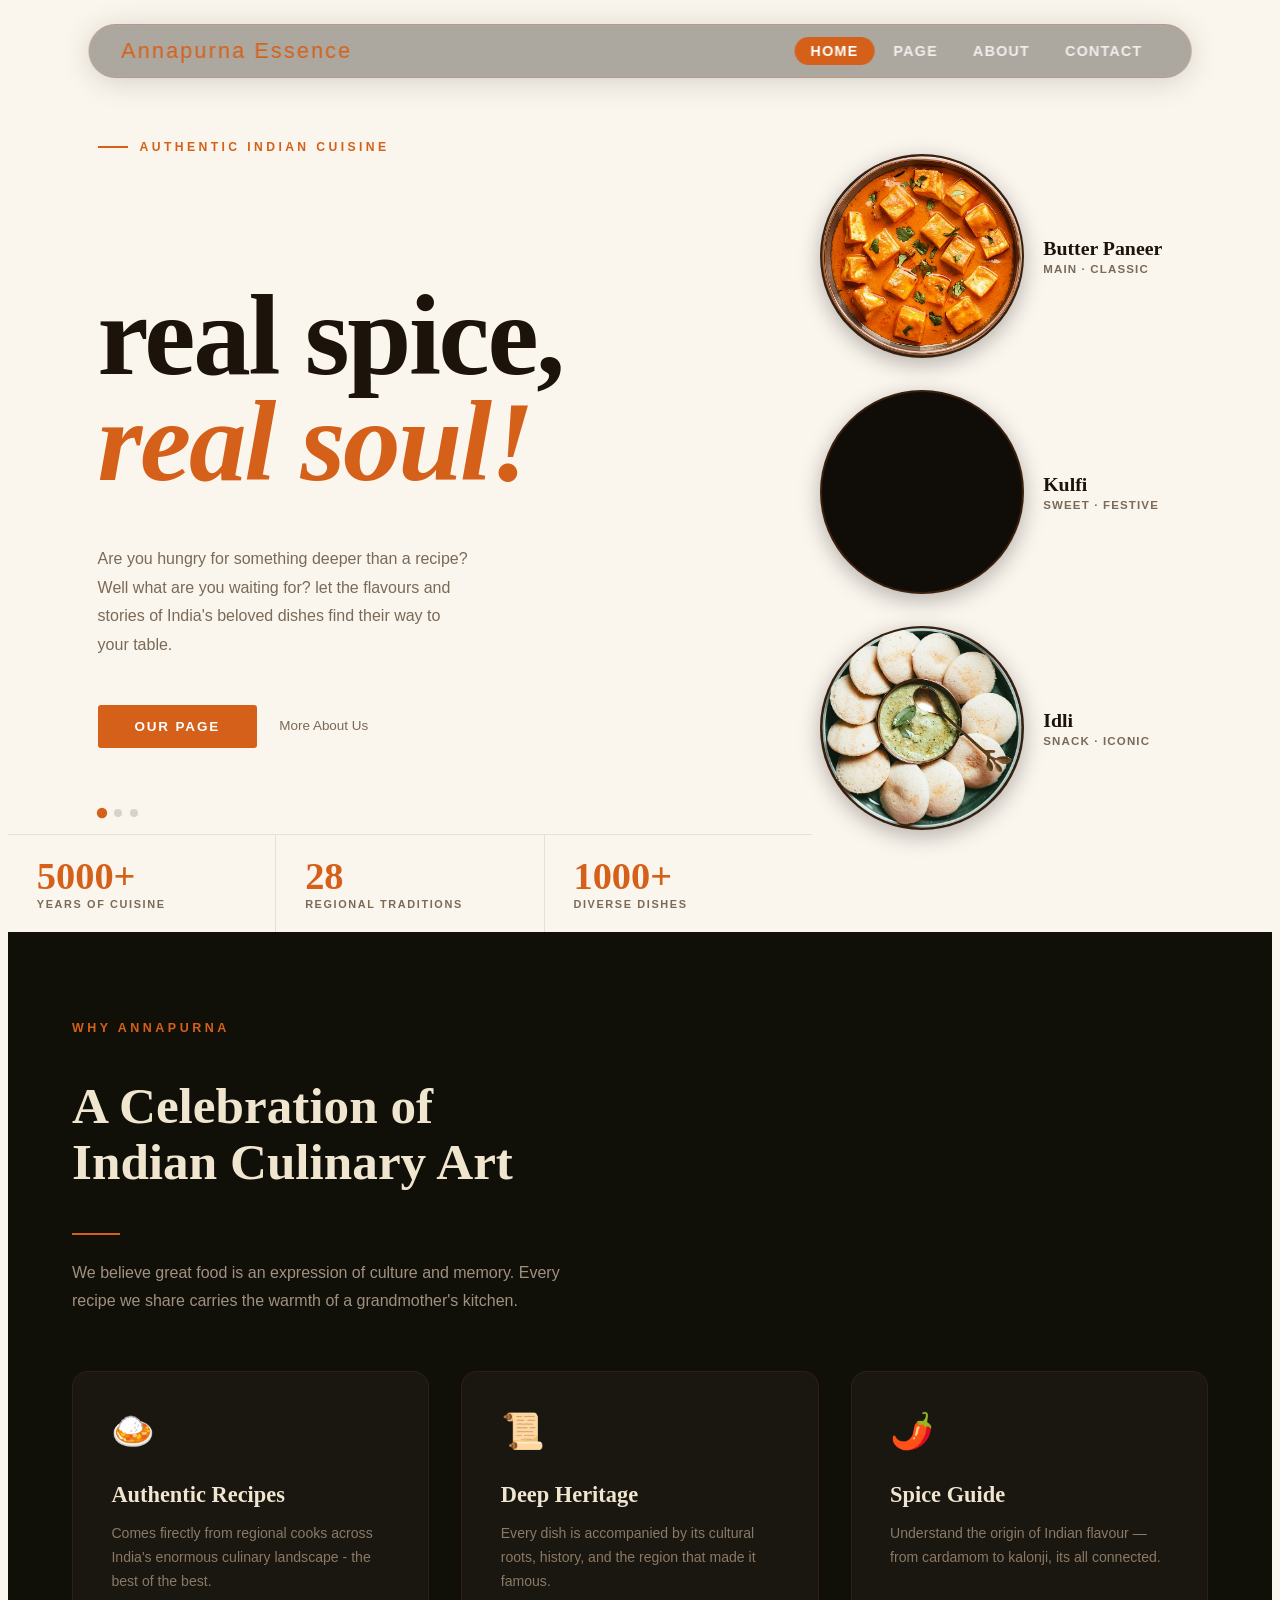
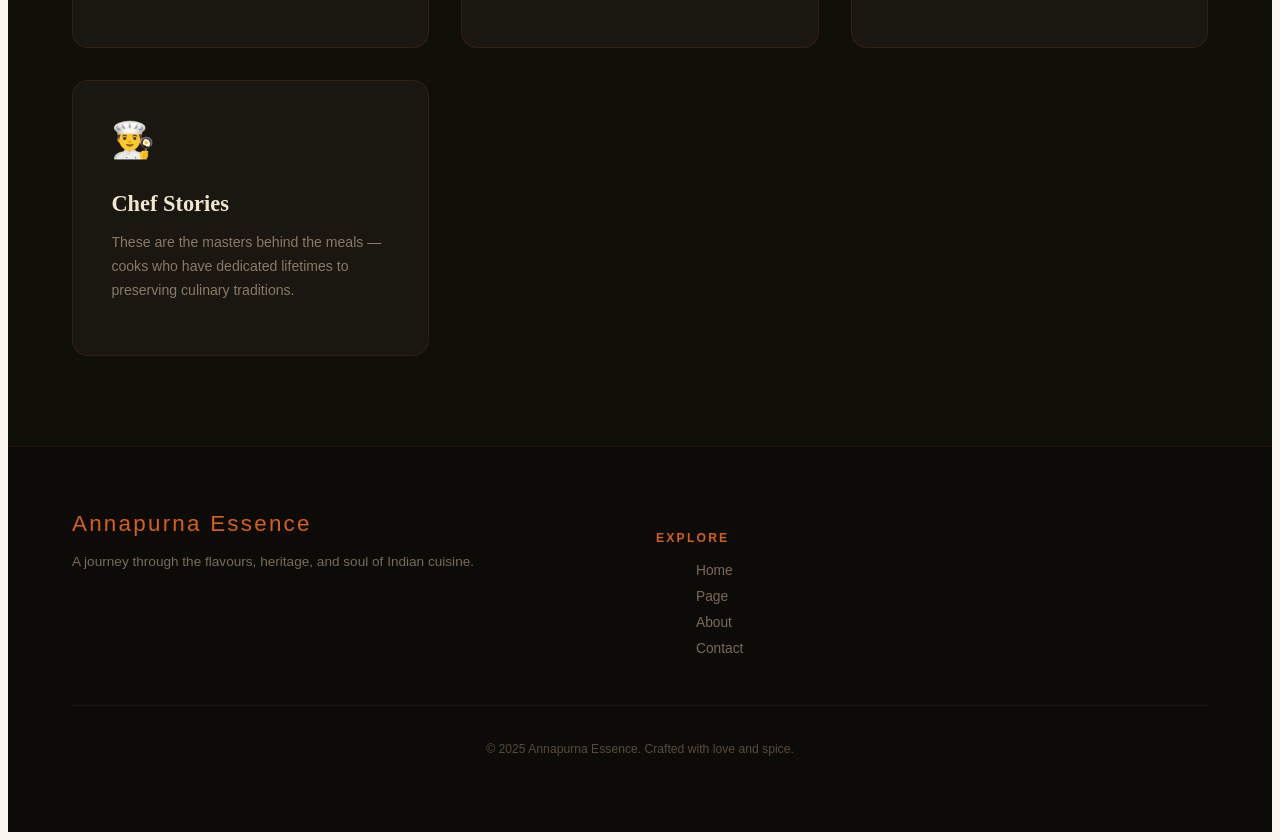
==== commit ae068a97: "99% done with homepage i think" ====
--- a/index.html
+++ b/index.html
@@ -48,7 +48,7 @@
 
           <div class="hero-actions">
             <a href="page.html" class="btn-saffron">Our Page</a>
-            <a href="about.html" class="btn-ghost-link">Explore About Us</a>
+            <a href="about.html" class="btn-ghost-link">More About Us</a>
           </div>
 
 
@@ -74,7 +74,7 @@
             </div>
             <div class="dish-card">
               <h4>Butter Paneer</h4>
-              <p>A rich North Indian classic consisting of cheese cubes in a creamy, spiced tomato sauce. It represents the indulgent, "royal" side of Indian comfort food.</p>
+              <p>A North Indian classic with cheese cubes in a creamy, spiced tomato sauce. It represents the "royal" side of Indian comfort food.</p>
               <span class="dish-tag">Main · Classic</span>
             </div>
           </div>
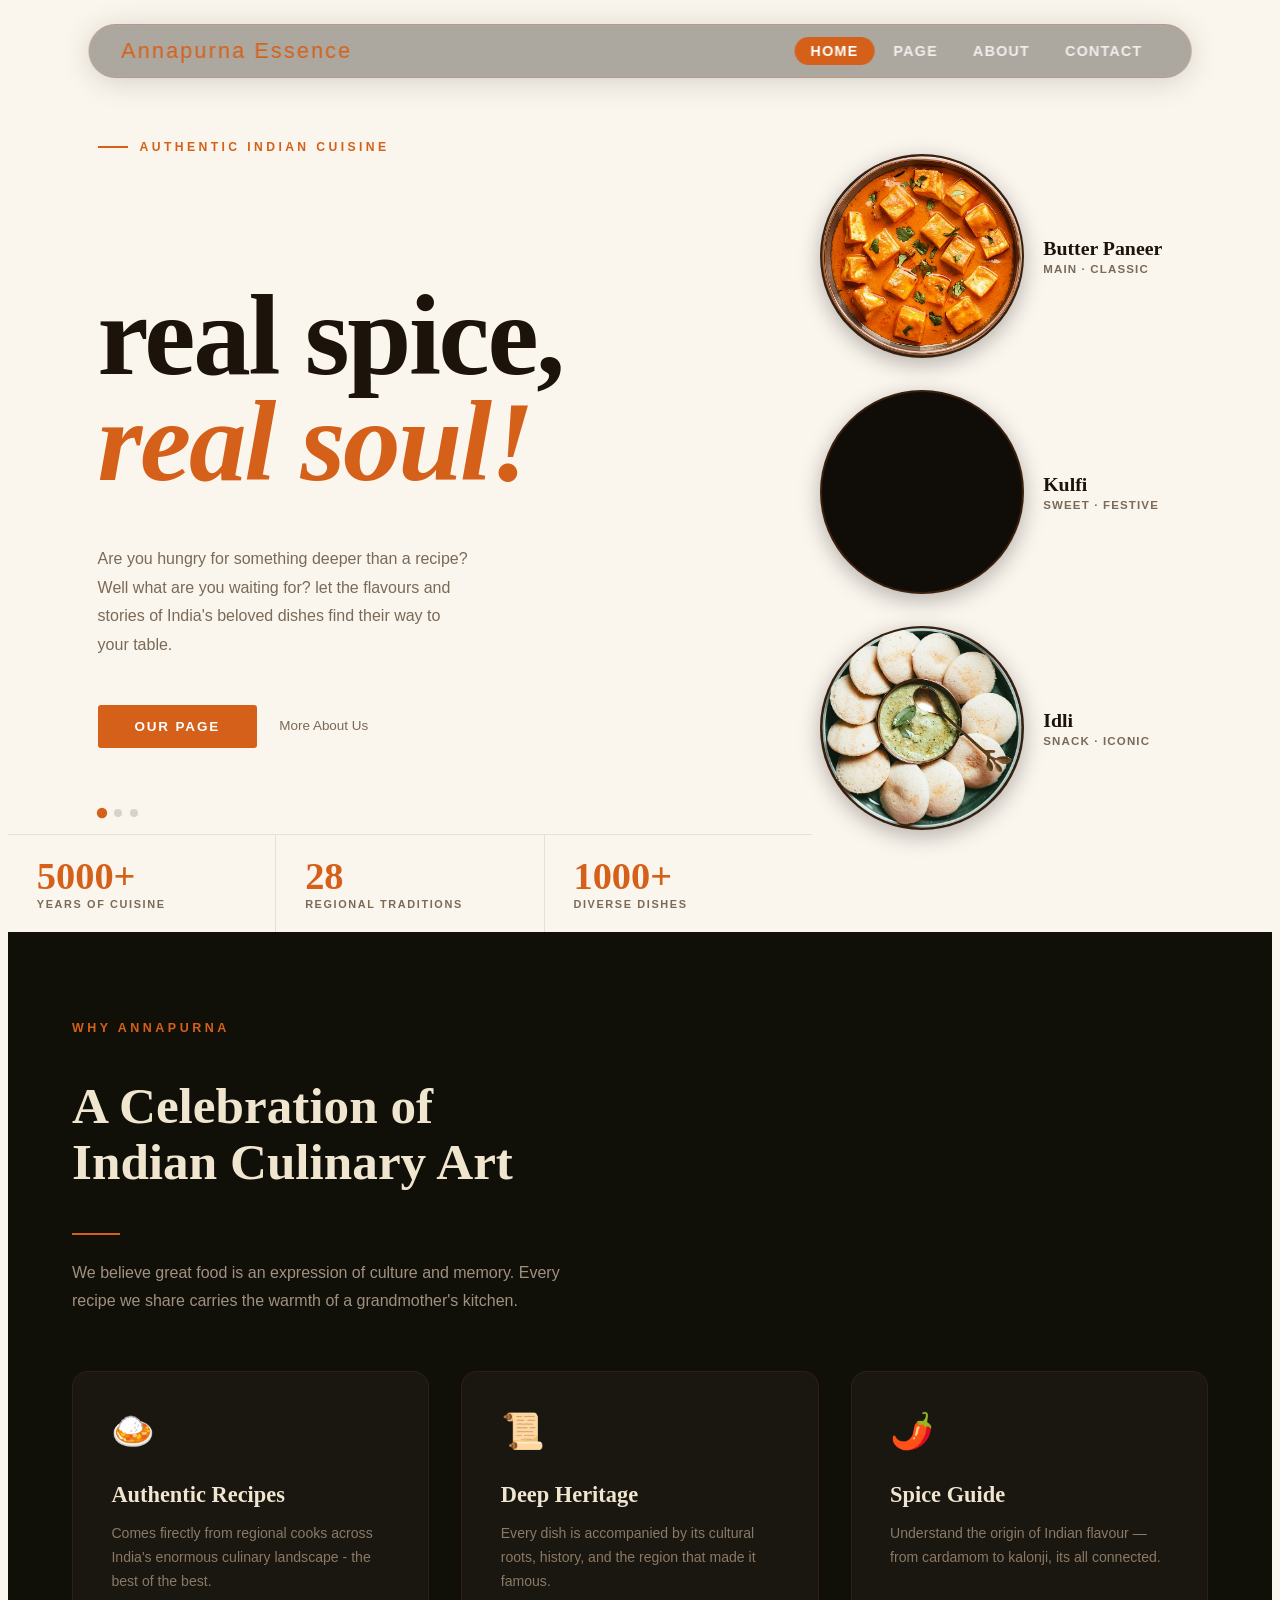
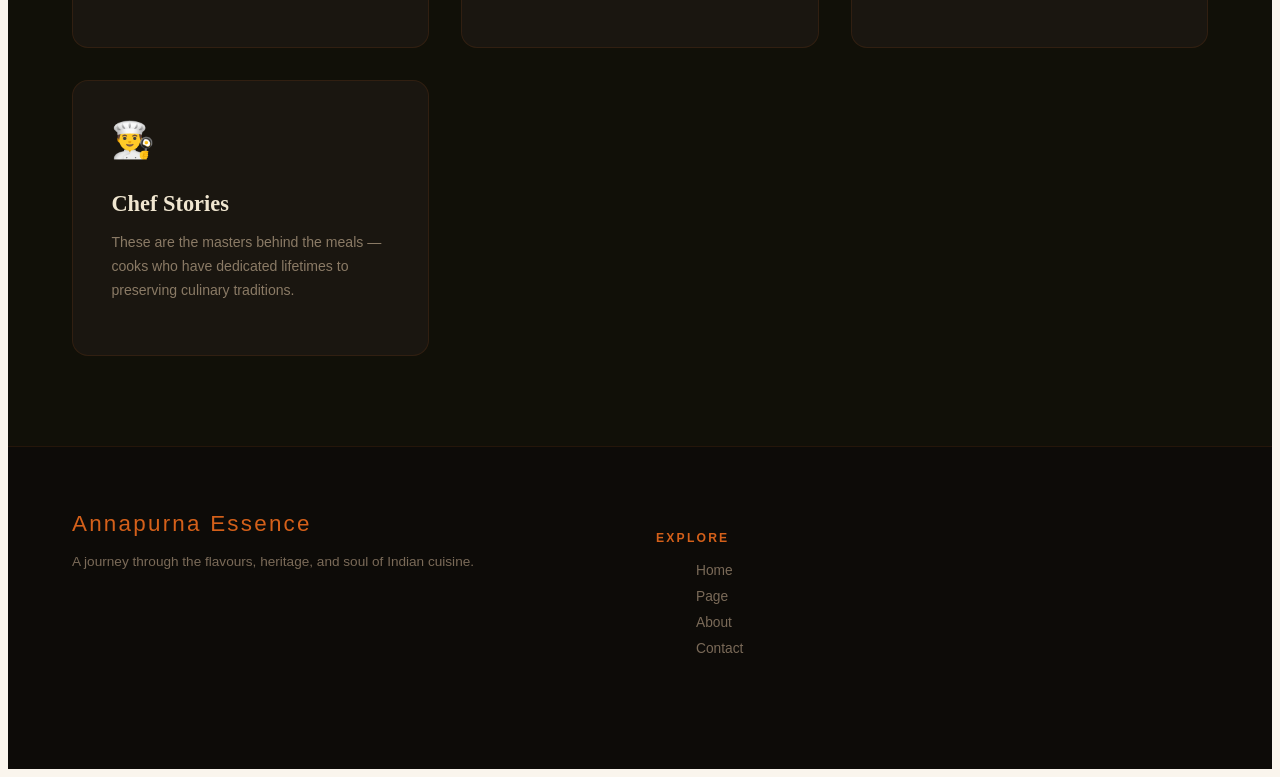
==== commit 2e013ad9: "random changes" ====
--- a/index.html
+++ b/index.html
@@ -164,9 +164,6 @@
         </ul>
       </div>
     </div>
-    <div class="footer-bottom">
-      <p>© 2025 Annapurna Essence. Crafted with love and spice.</p>
-    </div>
   </footer>
   <script src="main.js"></script>
 </body>
--- a/style.css
+++ b/style.css
@@ -421,7 +421,7 @@
       border: 1px solid rgba(212,96,26,0.22);
     }
 
-    /* ---- HOVER STATES ---- */
+    /* Hover Effects */
     .dish-row:hover .dish-circle {
       transform: scale(1.42) translateX(12px);
       box-shadow:
@@ -435,9 +435,7 @@
     .dish-row:hover .dish-bar         { height: clamp(32px, 4.5vw, 55px); }
     .dish-row:hover .dish-card { opacity: 1; transform: translateY(0); }
 
-    /* =============================================
-       STATS BAR
-       ============================================= */
+    /* Stats bar, which is a simple horizontal bar with three cells showing key statistics about the cuisine (like number of dishes, regions, etc). It has a subtle fade-up animation when the page loads and is positioned at the bottom of the hero section, spanning the gap between the dishes column and the right edge of the screen. It adds a nice informational touch without overwhelming the design. */
     .stats-bar {
       position: absolute;
       bottom: 0;
@@ -476,27 +474,7 @@
       text-transform: uppercase;
       color: var(--hero-muted);
     }
-
-    /* =============================================
-       BLUR OVERLAY
-       ============================================= */
-    #blurOverlay {
-      position: fixed;
-      inset: 0;
-      z-index: 8;
-      backdrop-filter: blur(0px);
-      background: rgba(250,245,237,0);
-      pointer-events: none;
-      transition: backdrop-filter 0.42s, background 0.42s;
-    }
-    #blurOverlay.active {
-      backdrop-filter: blur(7px);
-      background: rgba(250,245,237,0.5);
-    }
-
-    /* =============================================
-       FEATURES SECTION — dark, kept exactly
-       ============================================= */
+/* Features section, which is a dark section with cards showcasing different features of the restaurant or cuisine. The cards have a hover effect that highlights them and shows a gradient line at the top. I think its a cool feature :D */
     .features {
       background: #111008;
       padding: clamp(4rem, 7vw, 7rem) clamp(1.5rem, 5vw, 5rem);
@@ -566,10 +544,208 @@
     }
     .feature-card p { color: #8a7a65; font-size: clamp(0.83rem, 1.1vw, 0.93rem); line-height: 1.7; }
 
-    /* =============================================
-       FOOTER
-       ============================================= */
-    footer {
+
+/* CONTACT PAGE. This will style the contact page with a two-column layout on desktop and a stacked layout on mobile, along with form styles and a map embed. Make sure to also include the corresponding HTML structure in your contact.html file for everything to work correctly. */
+/* ── Outer section wrapper ── */
+.contact-section {
+  background: var(--hero-bg);
+  padding: clamp(5rem, 7vw, 7rem) clamp(1.5rem, 5vw, 5rem);
+  width: min(100%, 1140px);
+  margin: 0 auto;
+
+  /* Make sure nothing bleeds past the viewport */
+  box-sizing: border-box;
+  overflow: hidden;
+}
+
+/* ── Header above the grid ── */
+.contact-header {
+  max-width: 620px;
+  margin-bottom: 2.5rem;
+}
+
+.contact-header h2 {
+  margin: 0 0 1rem;
+  font-family: 'Cormorant Garamond', serif;
+  font-size: clamp(2.4rem, 4.5vw, 4rem);
+  line-height: 1.05;
+  color: var(--hero-ink);
+}
+
+.contact-header p {
+  color: var(--hero-muted);
+  font-size: clamp(0.95rem, 1.2vw, 1rem);
+  line-height: 1.9;
+  max-width: 660px;
+}
+
+/* ── Two-column grid: form LEFT, map RIGHT ── */
+.contact-grid {
+  display: grid;
+  /* On wide screens: form takes a little more space than map */
+  grid-template-columns: 1fr 1fr;
+  gap: 2rem;
+  align-items: start;
+
+  /* Prevent grid from overflowing its parent */
+  width: 100%;
+  box-sizing: border-box;
+}
+
+/* ── Shared card styles (form card + map card) ── */
+.contact-card,
+.contact-map {
+  background: #fff;
+  border-radius: 20px;
+  border: 1px solid rgba(212, 96, 26, 0.12);
+  box-shadow: 0 24px 60px rgba(0, 0, 0, 0.08);
+  overflow: hidden;
+
+  /* Never let a child push past the card's own width */
+  min-width: 0;
+  width: 100%;
+  box-sizing: border-box;
+}
+
+/* ── Form card ── */
+.contact-card {
+  padding: clamp(1.5rem, 3vw, 2.5rem);
+}
+
+.contact-card h3 {
+  margin-top: 0;
+  margin-bottom: 1.3rem;
+  font-family: 'Cormorant Garamond', serif;
+  font-size: clamp(1.75rem, 3vw, 2.2rem);
+  color: var(--hero-ink);
+}
+
+/* ── Form layout ── */
+.contact-form {
+  display: grid;
+  gap: 1rem;
+
+  /* Critical: form must never exceed its card */
+  width: 100%;
+  box-sizing: border-box;
+}
+
+.contact-form label {
+  display: block;
+  font-family: 'Barlow Condensed', sans-serif;
+  font-size: 0.82rem;
+  font-weight: 700;
+  letter-spacing: 0.14em;
+  text-transform: uppercase;
+  color: var(--saffron-lt);
+}
+
+/* ── Inputs & textarea — key fix for mobile overflow ── */
+.contact-form input,
+.contact-form textarea {
+  /* width: 100% alone isn't enough if box-sizing is wrong */
+  width: 100%;
+  max-width: 100%;           /* hard cap — never escapes parent */
+  box-sizing: border-box;    /* padding is counted inside the width */
+
+  border: 1px solid rgba(28, 19, 10, 0.12);
+  border-radius: 16px;
+  padding: 0.95rem 1rem;
+  background: #fbf6ef;
+  color: var(--hero-ink);
+  font-family: 'DM Sans', sans-serif;
+  font-size: 0.95rem;
+  outline: none;
+  transition: border-color 0.3s, box-shadow 0.3s;
+
+  /* Prevent textarea horizontal drag from breaking layout */
+  resize: vertical;
+}
+
+.contact-form input:focus,
+.contact-form textarea:focus {
+  border-color: var(--saffron);
+  box-shadow: 0 0 0 4px rgba(212, 96, 26, 0.08);
+}
+
+.contact-form textarea {
+  min-height: 250px;
+}
+
+.contact-form button {
+  width: fit-content;
+  margin-top: 0.5rem;
+}
+
+/* ── Map card ── */
+.contact-map {
+  /* Matches the form card height on desktop; auto on mobile */
+  align-self: stretch;
+}
+
+.contact-map iframe {
+  width: 100%;
+  height: 100%;
+  min-height: 420px;
+  border: 0;
+  display: block;
+}
+
+
+/* Responsive Contacts @media, which adjusts the layout of the contact section for different screen sizes. On tablets (max-width: 860px), the columns stay side by side but get tighter padding to fit better. On phones (max-width: 600px), the map drops below the form and everything stacks vertically. The media queries also adjust various styles like padding, font sizes, and input sizes to ensure the contact section remains user-friendly and visually appealing on smaller screens without any elements overflowing or becoming too cramped. */
+
+/* Tablet — columns stay side by side but get tighter padding */
+@media (max-width: 860px) {
+  .contact-section {
+    padding: clamp(4rem, 6vw, 6rem) clamp(1.25rem, 4vw, 1.5rem);
+  }
+}
+
+/* Phone — map drops below the form, everything stacks */
+@media (max-width: 600px) {
+  .contact-section {
+    /* Tight horizontal padding so nothing bleeds off screen */
+    padding: clamp(3rem, 5vw, 4rem) 1rem;
+  }
+
+  /* Single column: form on top, map below */
+  .contact-grid {
+    grid-template-columns: 1fr;
+    gap: 1.5rem;
+  }
+
+  /* Map no longer needs to stretch to card height */
+  .contact-map {
+    align-self: auto;
+    border-radius: 16px;   /* slightly smaller radius on phone */
+  }
+
+  .contact-map iframe {
+    min-height: 280px;     /* shorter map on phone — still interactive */
+  }
+
+  /* Form card tighter padding */
+  .contact-card {
+    padding: 1.25rem;
+    border-radius: 16px;
+  }
+
+  .contact-header h2 {
+    font-size: clamp(2rem, 9vw, 3.2rem);
+  }
+
+  /* Inputs: ensure they never overflow — belt-and-braces on phone */
+  .contact-form input,
+  .contact-form textarea {
+    padding: 0.85rem 0.9rem;
+    font-size: 1rem;           /* 1rem prevents iOS auto-zoom on focus */
+    border-radius: 12px;
+  }
+
+  .contact-form textarea {
+    min-height: 200px;
+  }
+}    footer {
       background: #0d0b08;
       border-top: 1px solid rgba(212,96,26,0.12);
       padding: clamp(2rem, 5vw, 4rem) clamp(1.5rem, 5vw, 4rem);
@@ -602,11 +778,8 @@
     .footer-col ul a { font-size: 0.86rem; color: #7a6a58; transition: color 0.3s; }
     .footer-col ul a:hover { color: #f0e6d0; }
     .footer-bottom { border-top: 1px solid rgba(255,255,255,0.05); padding-top: 1.5rem; text-align: center; }
-    .footer-bottom p { font-size: 0.76rem; color: #5a4a38; }
-
-    /* =============================================
-       ANIMATIONS
-       ============================================= */
+
+/* Animations, which are used for the fade-up effect on various elements in the hero section (like the eyebrow, headline, subtext, CTAs, and stats). The animation starts with the element being slightly transparent and translated downwards, and then it transitions to full opacity and its original position. This creates a smooth and elegant entrance effect as the page loads. */
     @keyframes fadeUp {
       from { opacity: 0; transform: translateY(22px); }
       to   { opacity: 1; transform: translateY(0); }
@@ -620,9 +793,8 @@
     }
     .fade-in.visible { opacity: 1; transform: none; }
 
-    /* =============================================
-       MOBILE
-       ============================================= */
+
+    /* Mobile @media, which stacks the hero into a single column and moves the dishes below the headline. The stats bar also moves below the dishes and becomes a simple horizontal row since the right-side space is gone. The hover effects on the dishes are adjusted to work better in the new layout. Overall, it ensures the hero section remains visually appealing and functional on smaller screens without overwhelming the user with too much information at once. */ */
     @media (max-width: 768px) {
       .hero {
         grid-template-columns: 1fr;
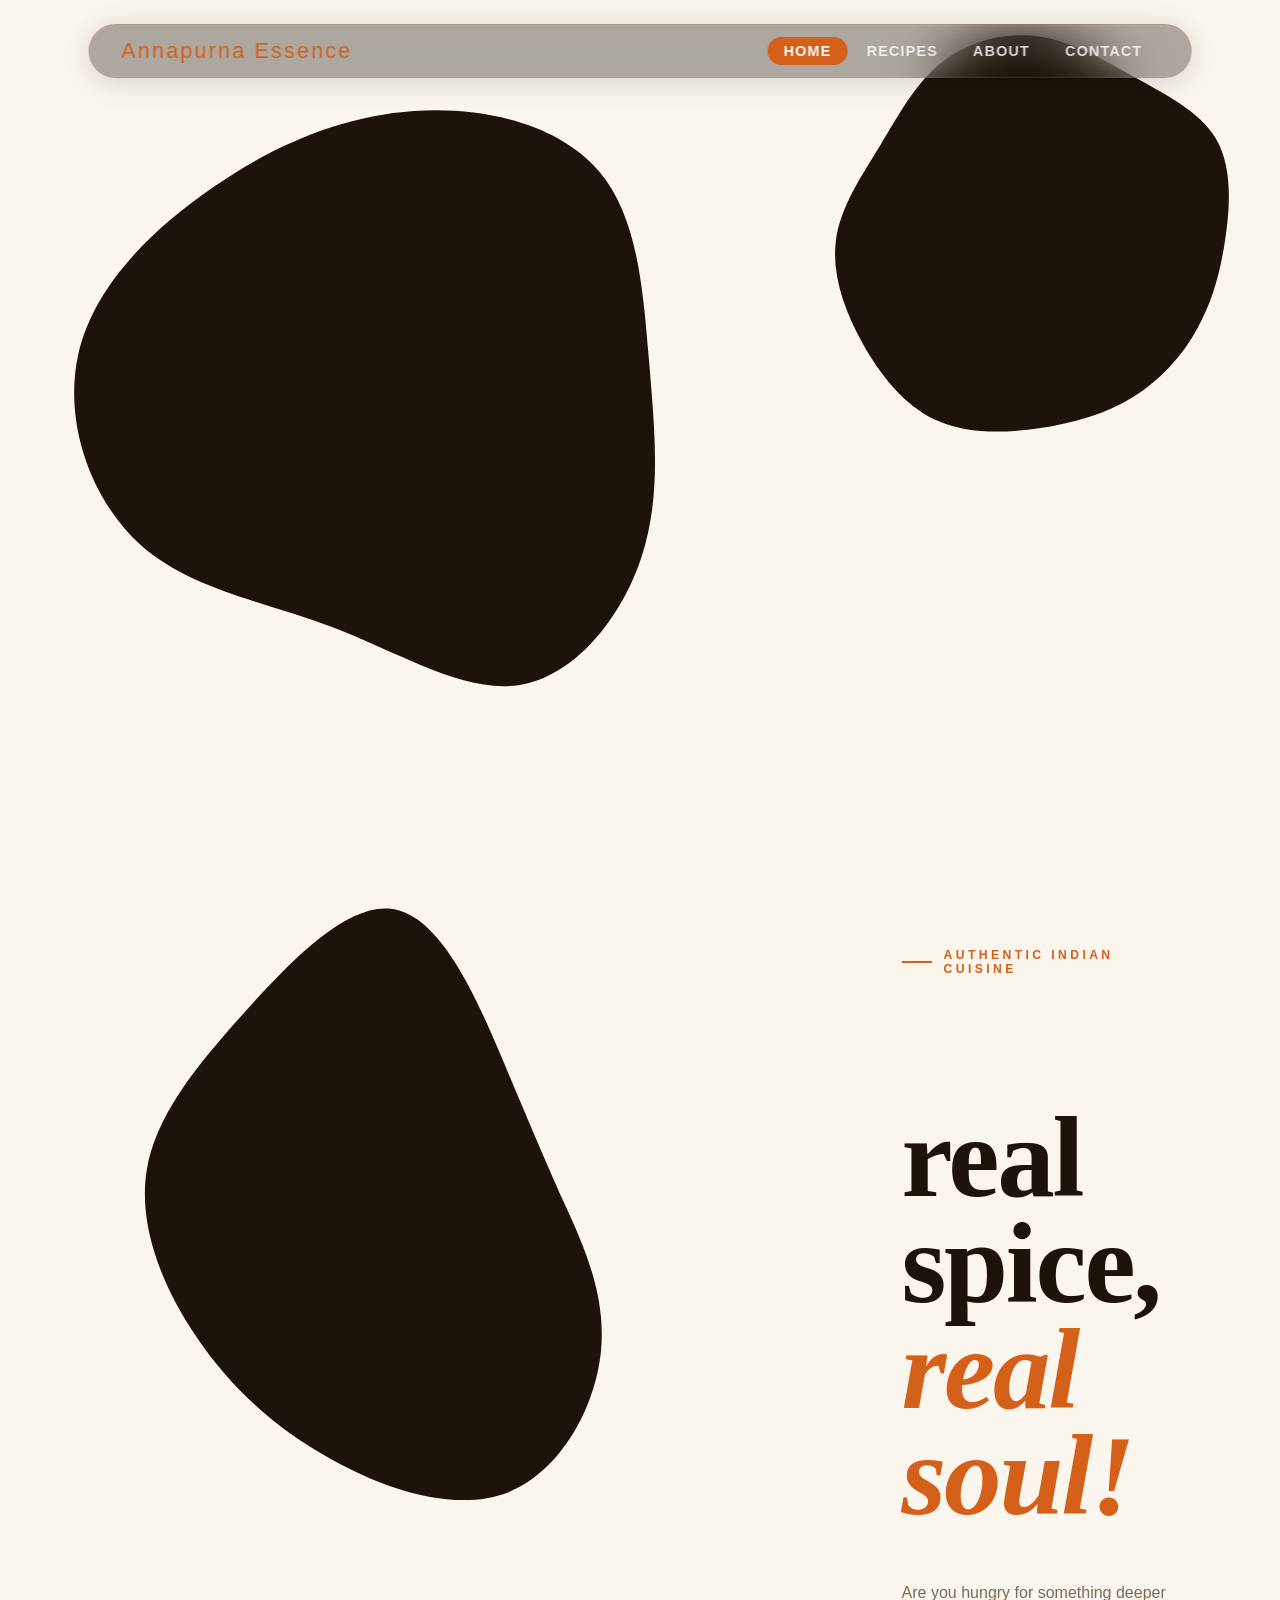
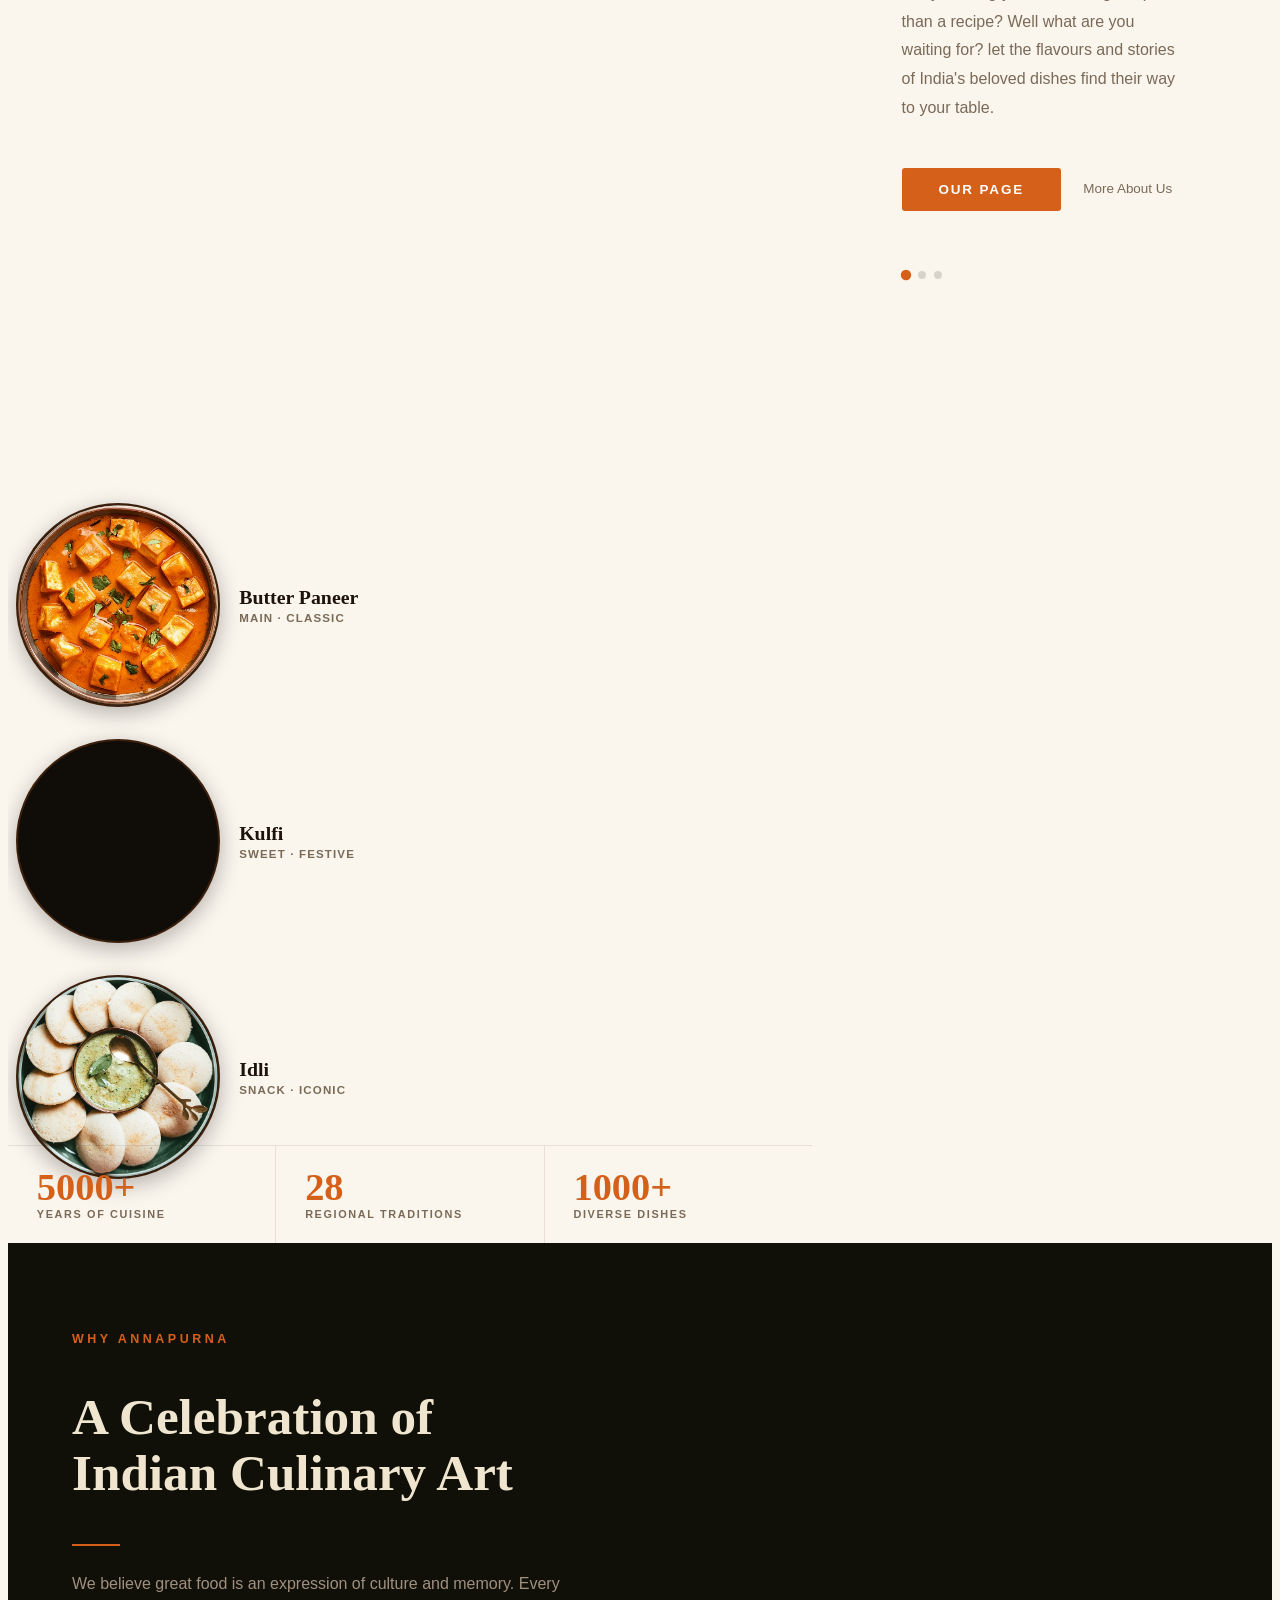
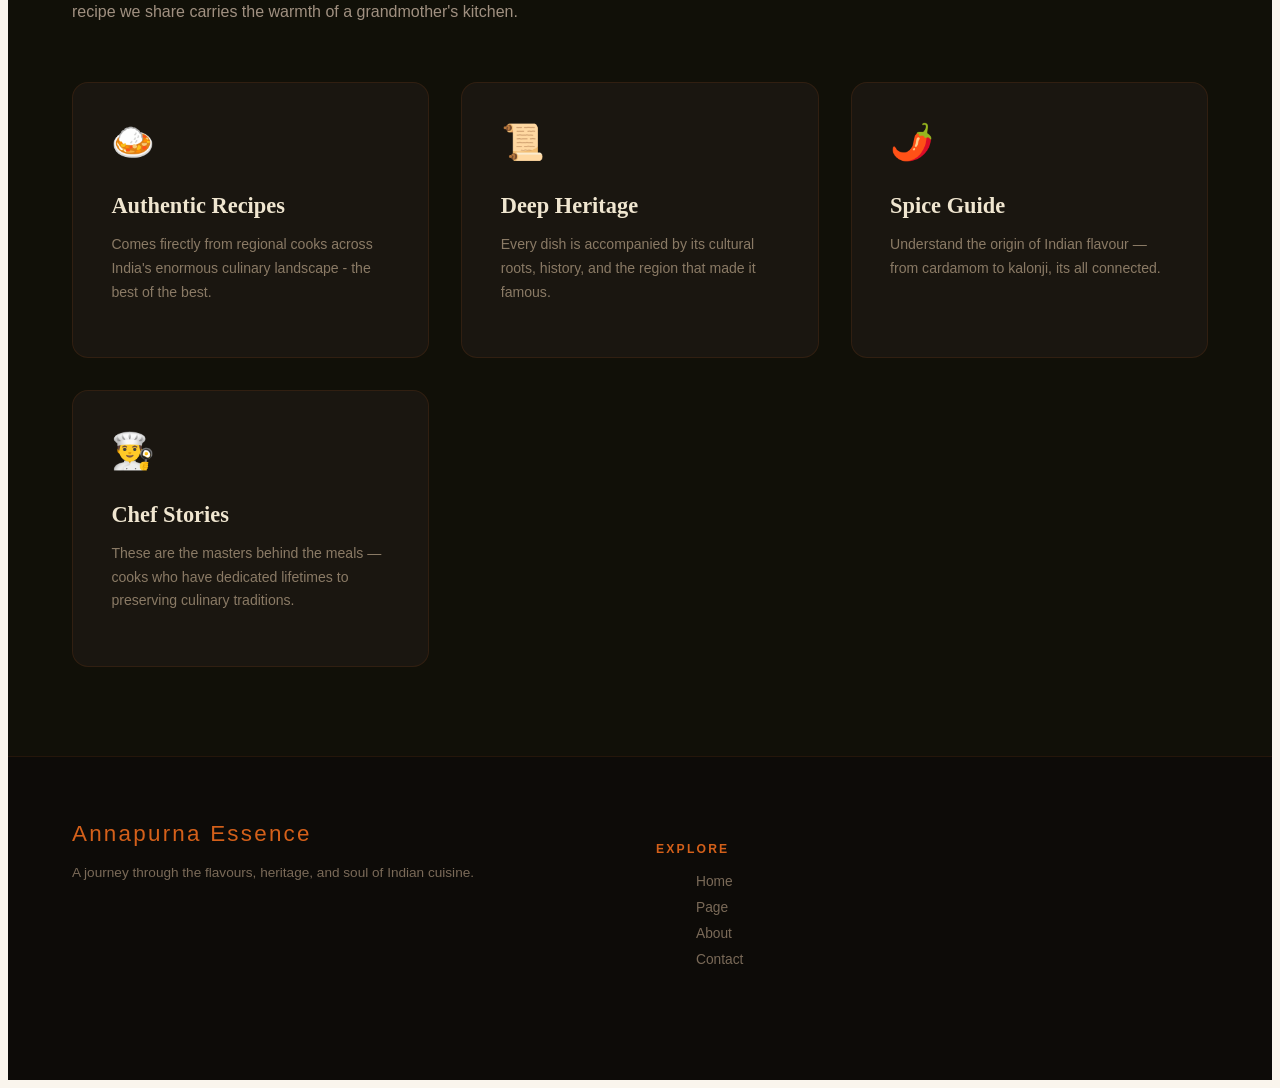
==== commit 0be02ad7: "Custom svgs that I got from blobmaker" ====
--- a/index.html
+++ b/index.html
@@ -20,7 +20,7 @@
     </button>
     <ul id="navLinks">
       <li><a href="index.html" class="active">Home</a></li>
-      <li><a href="page.html">Page</a></li>
+      <li><a href="recipe.html">Recipes</a></li>
       <li><a href="about.html">About</a></li>
       <li><a href="contact.html">Contact</a></li>
     </ul>
@@ -28,6 +28,21 @@
 
   <!-- This is the left column for the headline and blurb about my website + the buttons to go to the restaurant page and the about us page -->
   <section class="hero" id="hero">
+    <div class="hero-bg-shape" aria-hidden="true">
+      <svg viewBox="0 0 200 200" xmlns="http://www.w3.org/2000/svg">
+        <path fill="currentColor" d="M47,-59.4C56.9,-47.8,58,-29.1,59.5,-11.8C60.9,5.4,62.6,21.3,57.6,36.5C52.7,51.7,41,66.2,27.3,68.4C13.5,70.6,-2.4,60.5,-19.4,54C-36.4,47.6,-54.5,44.7,-67,33.6C-79.4,22.4,-86.3,3,-82.5,-13.9C-78.7,-30.7,-64.3,-45,-48.7,-55.6C-33.2,-66.3,-16.6,-73.2,1,-74.4C18.6,-75.6,37.2,-71,47,-59.4Z" transform="translate(100 100)" />
+      </svg>
+    </div>
+    <div class="hero-bg-shape hero-bg-shape--right" aria-hidden="true">
+      <svg viewBox="0 0 200 200" xmlns="http://www.w3.org/2000/svg">
+        <path fill="currentColor" d="M40.5,-69.8C54.3,-62.1,68.6,-55,75.5,-43.4C82.4,-31.9,82,-15.9,79.9,-1.2C77.9,13.6,74.3,27.2,67.6,39.2C61,51.3,51.4,61.8,39.6,69.1C27.9,76.4,13.9,80.5,-1.3,82.7C-16.5,84.9,-33,85.3,-46.4,79C-59.9,72.7,-70.3,59.7,-78.2,45.4C-86.1,31.1,-91.5,15.5,-89.6,1.1C-87.7,-13.4,-78.6,-26.7,-70.3,-40.3C-62,-54,-54.6,-67.9,-43,-76.8C-31.5,-85.7,-15.7,-89.7,-1.2,-87.6C13.3,-85.5,26.7,-77.4,40.5,-69.8Z" transform="translate(100 100)" />
+      </svg>
+    </div>
+    <div class="hero-bg-shape hero-bg-shape--overlay" aria-hidden="true">
+      <svg viewBox="0 0 200 200" xmlns="http://www.w3.org/2000/svg">
+        <path fill="currentColor" d="M23.7,-37.8C29.9,-23.1,33.4,-14.8,38.1,-4.3C42.9,6.2,48.9,18.9,47.5,33.1C46.1,47.4,37.4,63,24.5,68.2C11.5,73.3,-5.6,67.8,-19.6,60C-33.7,52.2,-44.6,42.2,-53.1,29.6C-61.6,17.1,-67.7,2,-65.5,-11.8C-63.3,-25.6,-52.9,-38.1,-40.7,-51.7C-28.4,-65.2,-14.2,-79.8,-2.7,-76.5C8.8,-73.3,17.6,-52.4,23.7,-37.8Z" transform="translate(100 100)" />
+      </svg>
+    </div>
       <div class="hero-left" id="heroLeft">
 
           <div class="hero-eyebrow">
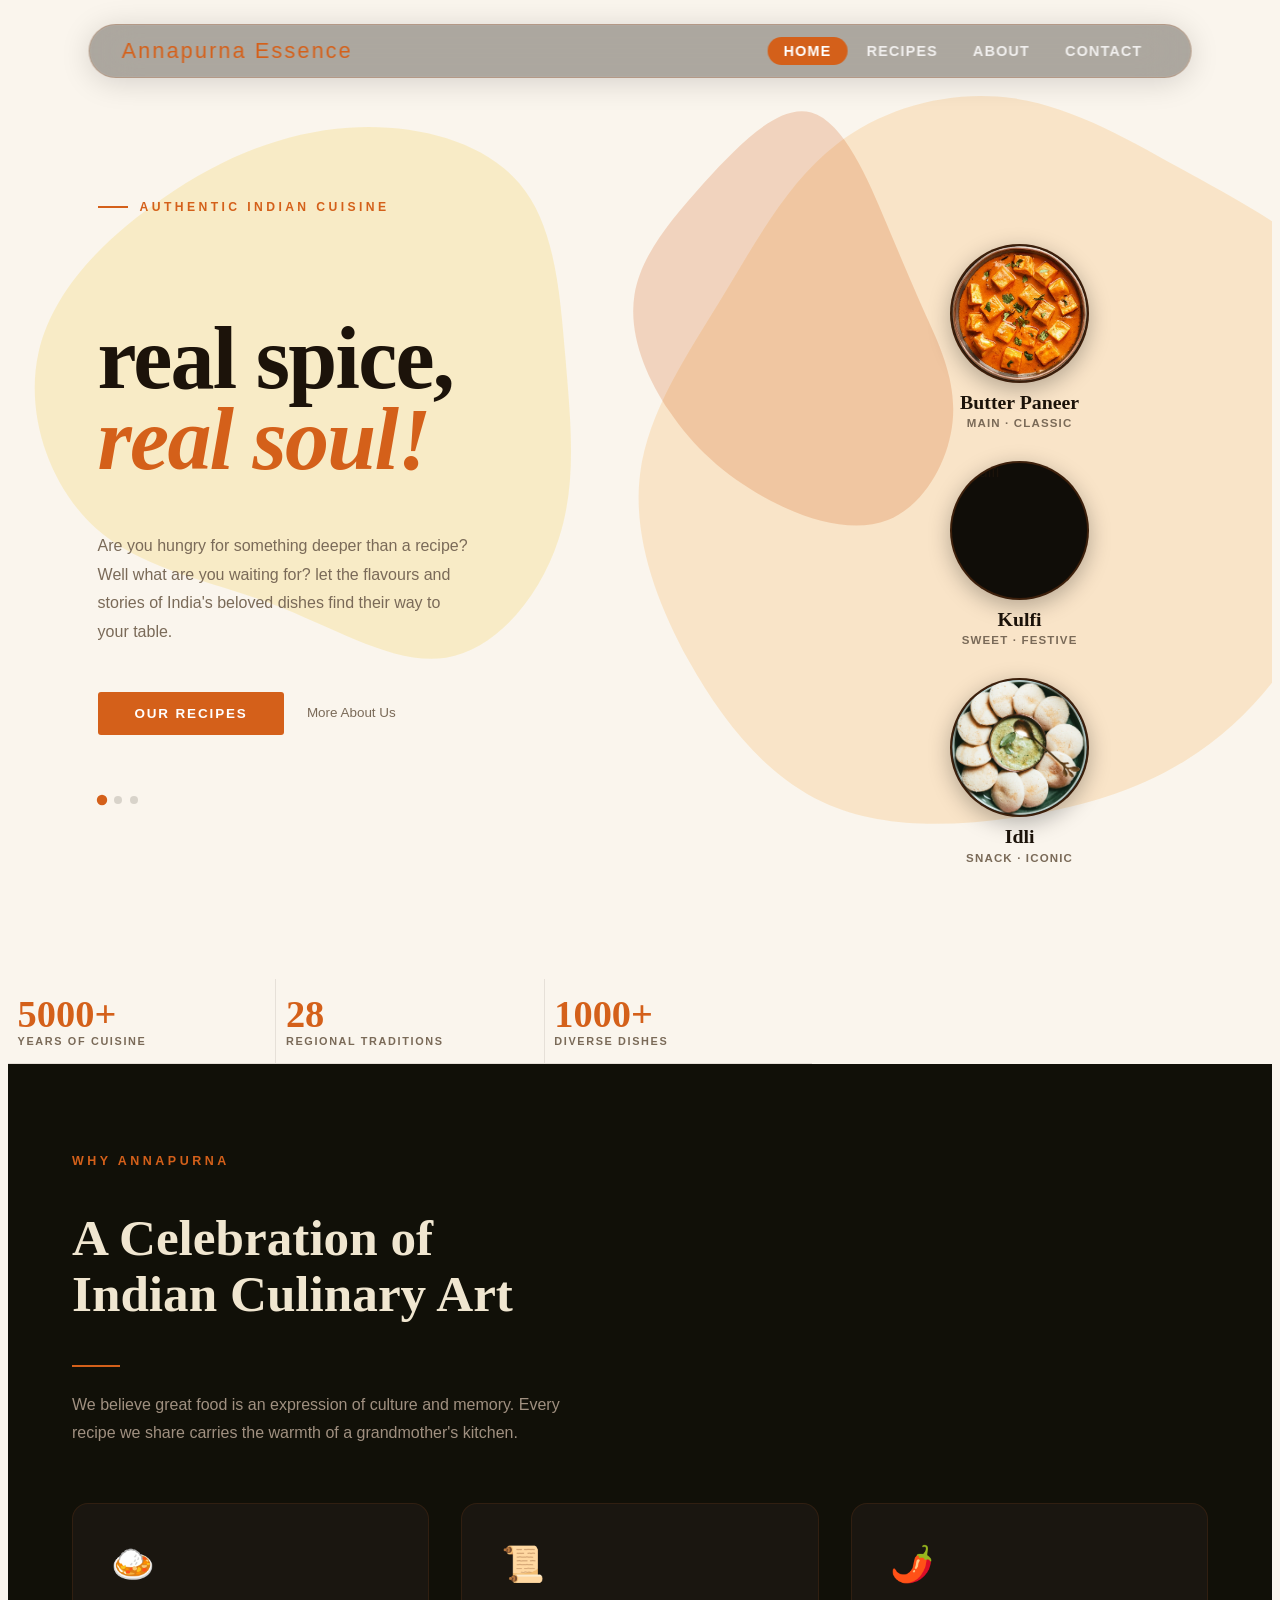
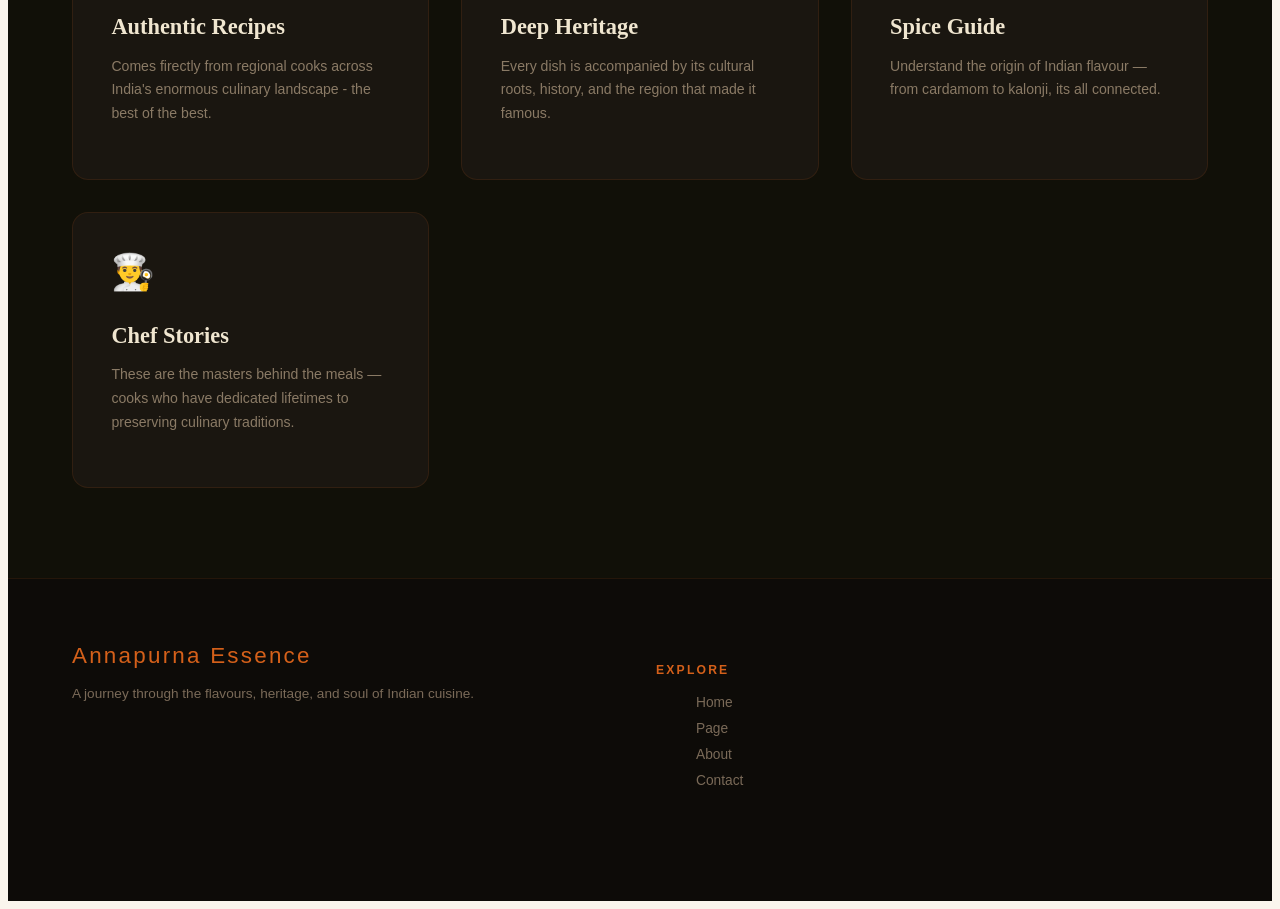
==== commit 83acd5ad: "Starting with recipe page" ====
--- a/index.html
+++ b/index.html
@@ -62,7 +62,7 @@
           </p>
 
           <div class="hero-actions">
-            <a href="page.html" class="btn-saffron">Our Page</a>
+            <a href="recipe.html" class="btn-saffron">Our Recipes</a>
             <a href="about.html" class="btn-ghost-link">More About Us</a>
           </div>
 
--- a/style.css
+++ b/style.css
@@ -9,6 +9,8 @@
       --hero-bg:    #FAF5ED;
       --hero-ink:   #1C130A;
       --hero-muted: #7A6A58;
+      --hero-blob:  #F1C21B;
+      --hero-blob-right: #F7B255;
       --saffron:    #D4601A;
       --saffron-lt: #F07A38;
       --dish-bg:    #100D08;   /* dark bg for food image circles */
@@ -27,9 +29,7 @@
     a { text-decoration: none; color: inherit; }
     img { display: block; max-width: 100%; }
 
-    /* =============================================
-       NAVBAR — floating pill
-       ============================================= */
+    /* Navbar floating pill which is a fixed navbar that stays at the top of the page as you scroll. It has a semi-transparent background with a blur effect, giving it a modern "frosted glass" look. The navbar contains the restaurant's logo on the left and navigation links on the right. On mobile screens, the links collapse into a hamburger menu for better usability. The navbar also changes its background opacity slightly when the hero section scrolls away, providing a subtle visual cue to the user. */
     .navbar {
       position: fixed;
       top: var(--nav-top);
@@ -155,6 +155,47 @@
       overflow: hidden;
     }
 
+    .hero-bg-shape {
+      position: absolute;
+      top: 8%;
+      left: 2%;
+      width: clamp(460px, 58vw, 760px);
+      aspect-ratio: 1 / 1;
+      pointer-events: none;
+      z-index: 1;
+      opacity: 0.18;
+      transform: translate(-8%, -8%);
+      color: var(--hero-blob);
+    }
+    .hero-bg-shape.hero-bg-shape--right {
+      top: 18%;
+      right: -4%;
+      left: auto;
+      width: clamp(520px, 66vw, 860px);
+      opacity: 0.24;
+      transform: translate(14%, -18%);
+      color: var(--hero-blob-right);
+    }
+    .hero-bg-shape.hero-bg-shape--overlay {
+      top: 10%;
+      right: 18%;
+      left: auto;
+      width: clamp(420px, 44vw, 640px);
+      z-index: 3;
+      opacity: 0.22;
+      transform: translate(10%, -12%);
+      color: var(--saffron);
+    }
+    .hero-bg-shape svg {
+      width: 100%;
+      height: 100%;
+      display: block;
+      color: inherit;
+    }
+    .hero-bg-shape svg path {
+      fill: currentColor;
+    }
+
     /* ---- LEFT column ---- */
     .hero-left {
       position: relative;
@@ -294,9 +335,7 @@
       transform: scale(1.3);
     }
 
-    /* =============================================
-       DISHES COLUMN — right side
-       ============================================= */
+  /* Dishes Column, which is the right column of the hero section that showcases a selection of dishes. Each dish is represented by a circular image with a vertical accent bar on the left and text metadata (name and type) on the right. When you hover over a dish, it scales up slightly, the accent bar grows taller, and an info card appears below it with more details about the dish. The dishes are arranged in a vertical column with some spacing between them, and the entire column has padding to ensure it doesn't touch the edges of the screen. The design is meant to be visually engaging while also providing key information about each dish in an elegant way. */ */
     .dishes-column {
       position: relative;
       z-index: 10;
@@ -380,7 +419,7 @@
     .dish-card {
       position: absolute;
       left: calc(clamp(110px, 16vw, 200px) + 1.2rem);
-      top: calc(100% + 6px);
+      top: calc(100% +6px);
       width: clamp(190px, 23vw, 268px);
       background: #fff;
       border: 1px solid rgba(212,96,26,0.2);
@@ -391,7 +430,7 @@
       pointer-events: none;
       transform: translateY(10px);
       transition: opacity 0.35s, transform 0.35s;
-      z-index: 300;
+      z-index: 200;
     }
     .dish-card h4 {
       font-family: 'Cormorant Garamond', serif;
@@ -423,7 +462,7 @@
 
     /* Hover Effects */
     .dish-row:hover .dish-circle {
-      transform: scale(1.42) translateX(12px);
+      transform: scale(1) translateX(12px);
       box-shadow:
         0 20px 52px rgba(0,0,0,0.35),
         0 0 0 5px rgba(212,96,26,0.18),
@@ -800,17 +839,36 @@
         grid-template-columns: 1fr;
         min-height: auto;
       }
-      .hero-left {
-        padding: calc(var(--nav-pill-h) + var(--nav-top) + 2.5rem) 1.5rem 1.5rem;
+  
+    .hero-left {
+      position: relative;
+      z-index: 10;
+      display: flex;
+      flex-direction: column;
+      justify-content: flex-start; 
+      padding: calc(var(--nav-pill-h) + var(--nav-top) + 3.5rem)
+                clamp(1.5rem, 7vw, 7rem)
+                clamp(5rem, 9vw, 9rem)
+                clamp(1.5rem, 7vw, 7rem);
+      transition: filter 0.45s ease;
+      }
       }
       .hero-headline { font-size: clamp(3rem, 13vw, 5.5rem); }
 
       .dishes-column {
-        flex-direction: row;
-        justify-content: center;
-        padding: 1rem 1.5rem 5rem;
-        gap: 0.8rem;
-      }
+        position: relative;
+        z-index: 10;
+        display: flex;
+        flex-direction: column;
+        gap:2rem;
+        padding-top: calc(var(--nav-pill-h) + var(--nav-top) + 3.5rem); 
+        padding-bottom: clamp(5rem, 9vw, 9rem);
+        padding-right: clamp(1rem, 3.5vw, 3rem);
+        margin-top: 6.5rem; 
+        height: auto;
+        transition: filter 0.45s ease;
+      }
+
       .dish-row {
         flex-direction: column;
         align-items: center;
@@ -818,8 +876,8 @@
         gap: 0.5rem;
       }
       .dish-circle {
-        width: clamp(85px, 27vw, 115px);
-        height: clamp(85px, 27vw, 115px);
+        width: clamp(105px, 47vw, 135px);
+        height: clamp(105px, 47vw, 135px);
       }
       .dish-meta { align-items: center; }
       .dish-bar  { display: none; }
